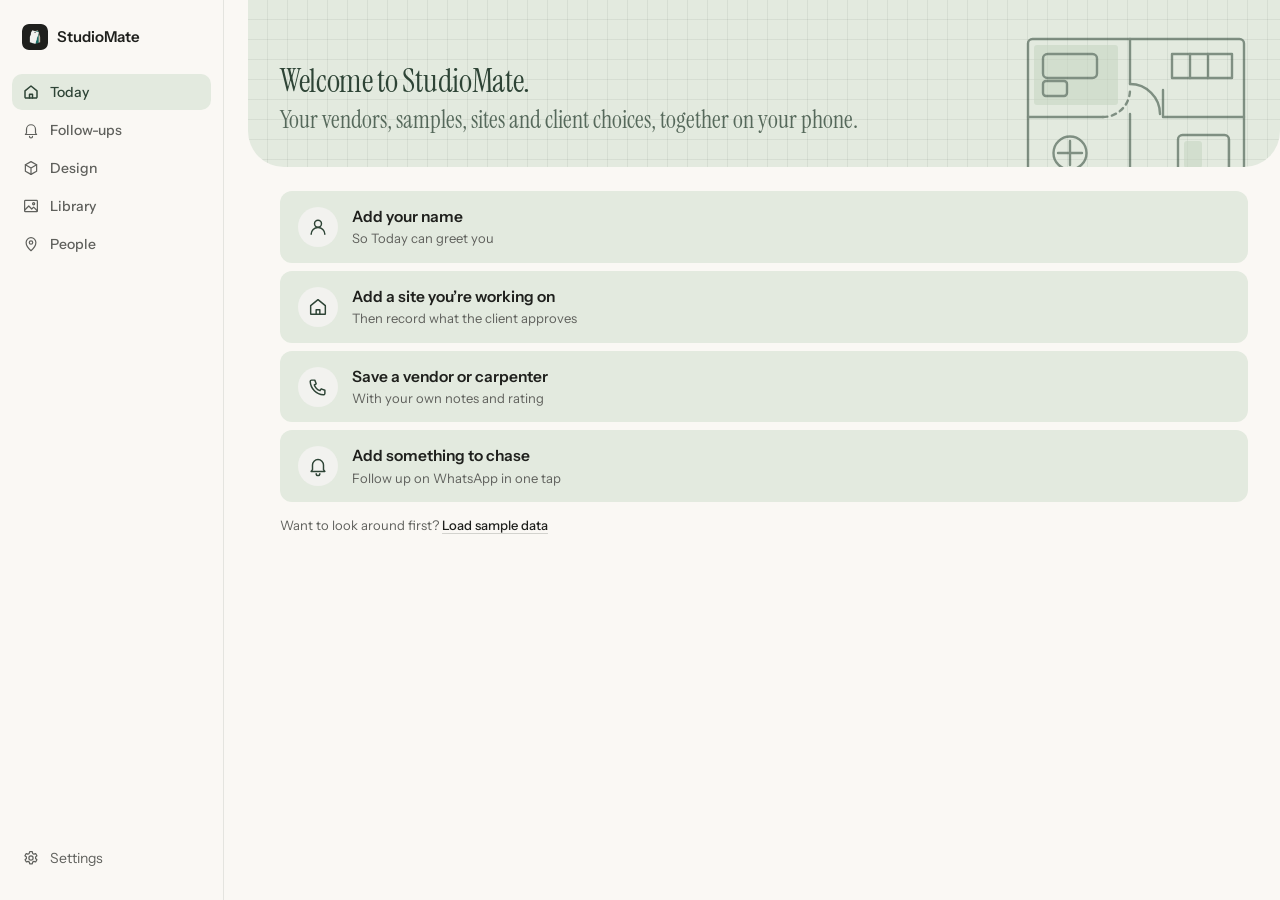
==== index.html @ 59f3e17e "Add Design studio: room photos to 3D, items from a brief, 2D drawings as DXF/SVG/PDF - Rooms: photos" ====
<!doctype html>
<html lang="en">
<head>
  <meta charset="utf-8">
  <meta name="viewport" content="width=device-width, initial-scale=1, viewport-fit=cover">
  <title>StudioMate</title>
  <meta name="description" content="A personal work assistant for interior designers: follow-ups, inspiration, material samples and trusted people near your sites.">
  <meta name="theme-color" content="#e3eadf" media="(prefers-color-scheme: light)">
  <meta name="theme-color" content="#0f0f0e" media="(prefers-color-scheme: dark)">
  <link rel="manifest" href="manifest.json">
  <link rel="icon" href="icon-192.png">
  <link rel="apple-touch-icon" href="icon-192.png">
  <link rel="preconnect" href="https://fonts.googleapis.com">
  <link rel="preconnect" href="https://fonts.gstatic.com" crossorigin>
  <link href="https://fonts.googleapis.com/css2?family=Instrument+Sans:wght@400;500;600&family=Instrument+Serif&display=swap" rel="stylesheet">
  <link rel="stylesheet" href="styles.css">
</head>
<body>
  <nav class="tabs" aria-label="Sections">
    <div class="mark"><img src="icon-192.png" alt=""><span>StudioMate</span></div>
    <a href="#today" data-tab="today" data-ic="today">Today</a>
    <a href="#followups" data-tab="followups" data-ic="bell">Follow-ups</a>
    <a href="#design" data-tab="design" data-ic="cube">Design</a>
    <a href="#library" data-tab="library" data-ic="image">Library</a>
    <a href="#people" data-tab="people" data-ic="pin">People</a>
    <button class="nav-settings" data-act="settings" data-ic="cog">Settings</button>
  </nav>

  <header class="top">
    <div class="mark"><img src="icon-192.png" alt=""><span>StudioMate</span></div>
    <button class="icon-btn" aria-label="Settings" data-act="settings" data-ic="cog"></button>
  </header>

  <main id="view"></main>

  <div id="sheet" class="sheet hidden">
    <div class="sheet-bg"></div>
    <div class="sheet-card" role="dialog" aria-modal="true"></div>
  </div>
  <div id="present" class="present hidden"></div>
  <div id="toast" class="toast" role="status" aria-live="polite"></div>

  <script src="app.js"></script>
  <script src="features.js"></script>
  <script src="design.js"></script>
  <script src="theme.js"></script>
</body>
</html>
---- styles.css ----
/* StudioMate — style: editorial-greeting (taste-skill seed 421492546)
   Face: a limestone surface in place of the kit's #f9f9f9; the greeting in Instrument Serif carries
   today's one fact. Signature: materials set like the printed label on a real sample.
   Grid: phone = 16px margins, one 12px gap. Desktop = 224px sidebar + centred 1100px column,
   12 cols x 77 + 11 x 16 = 1100. */

:root {
  --ground: #ffffff;
  --surface: #f2f2ef;   /* limestone, one step off white */
  --raised: #ffffff;
  --active: #e6e6e2;
  --border: #e4e4df;
  --rule: #ececE8;
  --control: #d3d3ce;
  --text: #1f201d;
  --muted: #5f605c;
  --faint: #6b6b67;
  --primary: #1f201d;
  --on-primary: #ffffff;
  --accent: #1b6e66;    /* deep teal: on data only */
  --accent-soft: #e2efed;
  --positive: #2e7d32;
  --negative: #b42318;
  --pill-negative-bg: #fdecea; --pill-negative-ink: #7a1d14;
  --pill-warning-bg: #fffbeb;  --pill-warning-ink: #92400e;
  --pill-neutral-bg: #ebebe7;  --pill-neutral-ink: #3d3d3a;
  --star: #a2741a;

  --radius-card: 16px;
  --radius-inner: 12px;
  --radius-control: 999px;
  --gap: 12px;
  --pad: 18px;
  --control-height: 44px;

  --font: "Instrument Sans", system-ui, -apple-system, "Segoe UI", Roboto, "Noto Sans Tamil", sans-serif;
  --serif: "Instrument Serif", Georgia, serif;
  --fs-greet: 28px;
  --fs-title: 24px;
  --fs-kpi: 30px;
  --fs-body: 15px;
  --fs-small: 13px;

  --ease-out: cubic-bezier(0.23, 1, 0.32, 1);
  --ease-drawer: cubic-bezier(0.32, 0.72, 0, 1);
  --nav-h: 62px;
  color-scheme: light;
}
@media (prefers-color-scheme: dark) {
  :root:not([data-theme="light"]) {
    --ground: #0f0f0e; --surface: #1a1a18; --raised: #232321; --active: #2a2a27;
    --border: #2a2a27; --rule: #222220; --control: #44443f;
    --text: #f3f3ef; --muted: #b4b4ae; --faint: #96968f;
    --primary: #f3f3ef; --on-primary: #111110;
    --accent: #5fbfb3; --accent-soft: #1d302d;
    --negative: #f0806f; --pill-negative-bg: #3a1f1b; --pill-negative-ink: #f6b3a8;
    --pill-warning-bg: #33280f; --pill-warning-ink: #f3c56b;
    --pill-neutral-bg: #2a2a27; --pill-neutral-ink: #d6d6d0;
    --star: #e0b45a;
    color-scheme: dark;
  }
}

* { box-sizing: border-box; }
html { -webkit-text-size-adjust: 100%; }
body {
  margin: 0; background: var(--ground); color: var(--text);
  font: 400 var(--fs-body)/1.5 var(--font);
  padding-bottom: calc(var(--nav-h) + 32px + env(safe-area-inset-bottom));
  -webkit-tap-highlight-color: transparent;
  overscroll-behavior-y: none;
}
body.noscroll { overflow: hidden; }
h1, h2, h3, p { margin: 0; }
button, input, select, textarea { font: inherit; color: inherit; }
button, .btn, .tabs a, .chip { -webkit-user-select: none; user-select: none; touch-action: manipulation; }
img { display: block; max-width: 100%; }
a { color: inherit; }
.hidden { display: none !important; }
.num { font-variant-numeric: tabular-nums; }
.faint { color: var(--faint); }
.ic { width: 18px; height: 18px; flex: none; }
:focus-visible { outline: 2px solid var(--accent); outline-offset: 2px; }
::selection { background: var(--accent-soft); color: var(--text); }
html { caret-color: var(--accent); scrollbar-color: var(--control) transparent; scrollbar-width: thin; }

/* ---------- shell ---------- */
.top {
  position: sticky; top: 0; z-index: 20; display: flex; align-items: center; justify-content: space-between;
  height: 52px; padding: 0 8px 0 16px; padding-top: env(safe-area-inset-top);
  background: var(--ground);
}
.mark { display: flex; align-items: center; gap: 9px; font-weight: 600; font-size: 15px; }
.mark img { width: 26px; height: 26px; border-radius: 7px; }
.icon-btn {
  display: grid; place-items: center; width: 44px; height: 44px; border: 0; border-radius: 50%;
  background: transparent; color: var(--muted); cursor: pointer;
  transition: transform 160ms var(--ease-out), background-color 160ms ease;
}
.icon-btn .ic { width: 20px; height: 20px; }
.icon-btn:active { transform: scale(0.94); background: var(--active); }

main { max-width: 1100px; margin: 0 auto; padding: 4px 16px 24px; }

/* bottom navigation on the phone */
.tabs {
  position: fixed; inset: auto 0 0 0; z-index: 30; display: flex;
  height: calc(var(--nav-h) + env(safe-area-inset-bottom)); padding: 0 4px env(safe-area-inset-bottom);
  background: var(--ground); border-top: 1px solid var(--border);
}
.tabs .mark, .tabs .nav-settings { display: none; }
.tabs a {
  flex: 1; display: flex; flex-direction: column; align-items: center; justify-content: center; gap: 3px;
  color: var(--faint); text-decoration: none; font-size: 11.5px; font-weight: 500;
  transition: color 160ms ease;
}
.tabs a .ic { width: 22px; height: 22px; transition: transform 160ms var(--ease-out); }
.tabs a:active .ic { transform: scale(0.9); }
.tabs a.on { color: var(--text); }
.tabs a.on .ic { stroke-width: 2; }

/* desktop: the open-plane sidebar */
@media (min-width: 900px) {
  body { padding-bottom: 48px; }
  .top { display: none; }
  .tabs {
    inset: 0 auto 0 0; width: 224px; height: auto; flex-direction: column; gap: 2px;
    padding: 24px 12px; border-top: 0; border-right: 1px solid var(--border);
  }
  .tabs .mark { display: flex; padding: 0 10px 22px; }
  .tabs a, .tabs .nav-settings {
    flex: none; flex-direction: row; justify-content: flex-start; gap: 10px; height: 36px; padding: 0 10px;
    border-radius: 10px; font-size: 14px; color: var(--muted);
  }
  .tabs a .ic, .tabs .nav-settings .ic { width: 18px; height: 18px; }
  .tabs a.on { background: var(--active); color: var(--text); }
  .tabs .nav-settings { display: flex; align-items: center; margin-top: auto; border: 0; background: none; cursor: pointer; }
  main { margin-left: max(248px, calc((100vw - 1100px + 224px) / 2)); margin-right: auto; padding: 40px 32px 48px; }
}

/* ---------- titles ---------- */
.title-row { display: flex; align-items: flex-start; justify-content: space-between; gap: 16px; padding: 10px 0 16px; }
.title-row h1 { font-size: var(--fs-title); font-weight: 600; letter-spacing: -0.01em; line-height: 1.2; }
.lede { color: var(--muted); font-size: var(--fs-small); margin-top: 4px; }

.hero { padding: 6px 0 4px; }
.greet { font: 400 var(--fs-greet)/1.1 var(--serif); letter-spacing: -0.01em; }
.finding { font: 400 22px/1.25 var(--serif); color: var(--muted); margin-top: 6px; max-width: 30ch; }
.hero .lede { margin-top: 10px; }
@media (min-width: 900px) { :root { --fs-greet: 32px; } .finding { font-size: 24px; max-width: none; } .hero { padding-top: 24px; } }

/* KPI strip: one container split by dividers, label over value, regular weight */
.strip {
  display: grid; grid-template-columns: repeat(3, 1fr); margin-top: 20px;
  background: var(--surface); border-radius: var(--radius-card);
}
.strip a { display: flex; flex-direction: column; gap: 2px; padding: 14px var(--pad) 16px; text-decoration: none; }
.strip a + a { border-left: 1px solid var(--border); }
.strip span { font-size: var(--fs-small); color: var(--muted); }
.strip b { font-size: var(--fs-kpi); font-weight: 400; line-height: 1.1; }
.strip a.bad b { color: var(--negative); }
.strip a.main b { color: var(--accent); }

.quick { display: grid; grid-template-columns: repeat(4, 1fr); gap: 8px; margin: 14px 0 4px; }
.quick button {
  display: flex; flex-direction: column; align-items: center; gap: 6px; padding: 14px 4px 12px;
  border: 1px solid var(--border); border-radius: var(--radius-inner); background: var(--ground);
  color: var(--text); cursor: pointer; transition: transform 160ms var(--ease-out), background-color 160ms ease;
}
.quick button .ic { width: 22px; height: 22px; }
.quick button span { font-size: 12.5px; font-weight: 500; color: var(--muted); }
.quick button:active { transform: scale(0.97); background: var(--surface); }

.sec { display: flex; align-items: baseline; gap: 8px; font-size: 15px; font-weight: 600; margin: 28px 0 10px; }
.sec .count { font-weight: 400; color: var(--muted); }
.sec .more { margin-left: auto; font-size: var(--fs-small); font-weight: 500; color: var(--muted); text-decoration: none; }

.banner {
  display: flex; gap: 12px; align-items: center; margin: 16px 0 0; padding: 14px var(--pad);
  border-radius: var(--radius-inner); background: var(--surface); font-size: 14px;
}
.banner p { flex: 1; }
.banner.nudge { background: var(--accent-soft); }

/* ---------- follow-up rows ---------- */
.card { background: var(--surface); border-radius: var(--radius-card); margin-bottom: var(--gap); overflow: hidden; }
.card h3 { font-size: 16px; font-weight: 600; margin: 6px 0 2px; line-height: 1.3; }
.meta { color: var(--muted); font-size: var(--fs-small); }
.meta em { font-style: normal; color: var(--text); }
.p-main { padding: 14px var(--pad) 10px; cursor: pointer; }
.fu { display: grid; grid-template-columns: 1fr auto; align-items: center; gap: 4px; background: var(--surface); border-radius: var(--radius-card); margin-bottom: 8px; padding-right: 10px; }
.fu-main { display: grid; gap: 4px; min-width: 0; padding: 14px 6px 14px var(--pad); border: 0; background: none; text-align: left; color: var(--text); cursor: pointer; border-radius: var(--radius-card); }
.fu-main:active { background: var(--active); }
.fu-title { font-size: 16px; font-weight: 600; line-height: 1.3; overflow-wrap: anywhere; }
.fu-acts { display: flex; gap: 6px; }
.fu-top { display: flex; gap: 6px; flex-wrap: wrap; align-items: center; }
.due, .pill {
  flex: none; white-space: nowrap; font-size: 12px; font-weight: 500; line-height: 20px; padding: 0 8px; border-radius: 6px;
  background: var(--pill-neutral-bg); color: var(--pill-neutral-ink);
}
.due.overdue { background: var(--pill-negative-bg); color: var(--pill-negative-ink); }
.due.today { background: var(--accent-soft); color: var(--accent); }
.due.done { background: transparent; padding: 0; color: var(--muted); }
.fu.done .fu-title { color: var(--muted); font-weight: 500; }
.fu.done { padding-right: 0; grid-template-columns: 1fr; }
@media (min-width: 900px) {
  .fu-list { display: grid; grid-template-columns: 1fr 1fr; gap: var(--gap); }
  .fu-list .card { margin: 0; display: flex; flex-direction: column; justify-content: space-between; }
}
.fu-actions { display: flex; gap: 8px; padding: 0 var(--pad) 14px; flex-wrap: wrap; }
.note { margin-top: 6px; font-size: 14px; }
.stars { display: inline-flex; gap: 1px; margin-left: 6px; vertical-align: -1px; color: var(--star); }
.stars .off { display: inline-flex; gap: 1px; color: var(--control); }
.star { width: 13px; height: 13px; fill: currentColor; }
.rating .star { width: 28px; height: 28px; }

/* ---------- controls ---------- */
.btn {
  display: inline-flex; align-items: center; justify-content: center; gap: 7px;
  min-height: var(--control-height); padding: 0 16px; border-radius: var(--radius-control);
  border: 1px solid var(--control); background: var(--ground); color: var(--text);
  font-weight: 500; font-size: 14px; cursor: pointer; text-decoration: none; white-space: nowrap;
  transition: transform 160ms var(--ease-out), background-color 160ms ease, border-color 160ms ease;
}
.btn .ic { width: 17px; height: 17px; }
.btn:active { transform: scale(0.97); }
.btn:disabled { opacity: .4; pointer-events: none; }
.btn.primary, .btn.wa { background: var(--primary); border-color: var(--primary); color: var(--on-primary); }
.btn.ok { background: var(--accent); border-color: var(--accent); color: #fff; }
.btn.ghost { border-color: transparent; background: transparent; }
.btn.danger { color: var(--negative); }
.btn.big { height: 52px; width: 100%; justify-content: flex-start; padding: 0 18px; font-size: 15px; border-radius: var(--radius-inner); }
.btn.icon { width: 48px; padding: 0; flex: none; }
.btn.round { width: 48px; height: 48px; padding: 0; flex: none; }
.btn.round .ic { width: 20px; height: 20px; }
.btn.small { min-height: 40px; padding: 0 14px; font-size: 14px; }
@media (hover: hover) and (pointer: fine) {
  .btn:hover { border-color: var(--muted); }
  .btn.primary:hover, .btn.wa:hover { background: #3a3b37; border-color: #3a3b37; }
  .quick button:hover, .mcard:hover, .thumb:hover { background-color: var(--surface); }
}

.bar { display: flex; gap: 8px; align-items: center; margin: 0 0 12px; flex-wrap: wrap; }
.grow { flex: 1; }
.seg { display: inline-flex; background: var(--surface); border-radius: var(--radius-control); padding: 3px; }
.seg button {
  border: 0; background: transparent; height: 40px; padding: 0 18px; border-radius: var(--radius-control);
  font-weight: 500; font-size: 14px; color: var(--muted); cursor: pointer; transition: background-color 160ms ease, color 160ms ease;
}
.seg button.on { background: var(--ground); color: var(--text); outline: 1px solid var(--border); outline-offset: -1px; }
.chips { display: flex; gap: 6px; flex-wrap: wrap; }
.chips.scroll { flex-wrap: nowrap; overflow-x: auto; margin: 0 -16px 12px; padding: 0 16px 2px; scrollbar-width: none; overscroll-behavior-x: contain; }
.chips.scroll::-webkit-scrollbar { display: none; }
.chip {
  flex: none; height: 40px; padding: 0 16px; border-radius: var(--radius-control);
  border: 1px solid var(--border); background: var(--ground); font-size: 13.5px; font-weight: 500; cursor: pointer; white-space: nowrap;
  transition: transform 160ms var(--ease-out), background-color 160ms ease, color 160ms ease;
}
.chip:active { transform: scale(0.97); }
.chip.on { background: var(--primary); border-color: var(--primary); color: var(--on-primary); }

/* 16px text keeps Android from zooming into fields */
input, select, textarea {
  width: 100%; min-height: 46px; padding: 11px 14px; border-radius: 12px; border: 1px solid var(--control);
  background: var(--ground); font-size: 16px; outline: none; transition: border-color 160ms ease;
}
input:focus, select:focus, textarea:focus { border-color: var(--text); }
input::placeholder, textarea::placeholder { color: var(--faint); }
textarea { resize: vertical; line-height: 1.45; }
input[type="checkbox"] { width: 20px; min-height: 20px; height: 20px; accent-color: var(--accent); }
input[type="search"] { padding-left: 42px; background: var(--surface) no-repeat 14px 50% / 18px; border-color: transparent;
  background-image: url("data:image/svg+xml,%3Csvg xmlns='http://www.w3.org/2000/svg' viewBox='0 0 24 24' fill='none' stroke='%235f605c' stroke-width='1.6' stroke-linecap='round'%3E%3Ccircle cx='11' cy='11' r='6.5'/%3E%3Cpath d='m16 16 4 4'/%3E%3C/svg%3E"); }
.bar input[type="search"] { flex: 1; min-width: 0; }
.bar select { width: auto; max-width: 48%; flex: none; min-height: 46px; height: 46px; padding: 0 12px; border-radius: var(--radius-control); font-size: 14px; }

/* ---------- sheet: slides up on the drawer curve ---------- */
.sheet { position: fixed; inset: 0; z-index: 50; }
.sheet-bg { position: absolute; inset: 0; background: rgba(15, 15, 14, .4); transition: opacity 240ms ease; }
.sheet-card {
  position: absolute; left: 0; right: 0; bottom: 0; max-height: 92dvh; overflow-y: auto; overscroll-behavior: contain;
  max-width: 640px; margin: 0 auto; background: var(--ground); border-radius: 24px 24px 0 0;
  padding: 8px 20px calc(24px + env(safe-area-inset-bottom));
  box-shadow: 0 -8px 32px rgba(0, 0, 0, .12); /* taste-skill-ignore: the sheet floats */
  transition: transform 320ms var(--ease-drawer);
}
@starting-style {
  .sheet:not(.hidden) .sheet-card { transform: translateY(100%); }
  .sheet:not(.hidden) .sheet-bg { opacity: 0; }
}
.grab { width: 36px; height: 5px; border-radius: 3px; background: var(--control); margin: 4px auto 12px; }
.sheet-card { padding-top: 8px; }
.sheet-x { position: absolute; top: 14px; right: 10px; }
.sheet-card > h2:first-of-type { padding-right: 48px; min-height: 28px; }
.promise { display: grid; gap: 8px; }
.two { display: grid; grid-template-columns: 1fr 1fr; gap: 8px; }
.two .btn { width: 100%; padding: 0 10px; }
.vlang { display: flex; align-items: center; gap: 8px; margin-top: 10px; flex-wrap: wrap; }
.sheet-card h2 { font-size: 20px; font-weight: 600; margin-bottom: 12px; }
.sheet-card label { display: block; font-size: 14px; font-weight: 500; margin: 16px 0 8px; }
.sheet-card label > input, .sheet-card label > select, .sheet-card label > textarea, .sheet-card label > .row { margin-top: 8px; font-weight: 400; }
.sheet-card label.check { display: flex; gap: 10px; align-items: center; font-weight: 400; font-size: 15px; }
.row { display: flex; gap: 8px; align-items: center; }
.row > * { min-width: 0; }
.sub { display: grid; gap: 8px; padding: 12px; margin-top: 8px; border-radius: var(--radius-inner); background: var(--surface); }
.actions { display: flex; gap: 10px; justify-content: flex-end; margin-top: 24px; flex-wrap: wrap; }
.actions .primary { flex: 1; max-width: 260px; }
.stack { display: grid; gap: 10px; }
.hint { color: var(--muted); font-size: var(--fs-small); margin-top: 8px; }
.glabel { margin: 16px 0 8px; font-size: 13px; font-weight: 500; color: var(--muted); }
.tagx { margin-top: 10px; }
.preview { width: 100%; max-height: 280px; object-fit: cover; border-radius: var(--radius-inner); background: var(--surface); }
.preview-wrap { position: relative; }
.preview-wrap .btn { position: absolute; right: 10px; bottom: 10px; }
.rating { display: flex; gap: 2px; }
.rating button { border: 0; background: none; line-height: 0; color: var(--control); cursor: pointer; padding: 0 2px; transition: transform 160ms var(--ease-out), color 120ms ease; }
.rating button:active { transform: scale(0.9); }
.rating button.on { color: var(--star); }

/* ---------- library ---------- */
.grid { display: grid; grid-template-columns: repeat(3, 1fr); gap: 4px; }
@media (min-width: 560px) { .grid { grid-template-columns: repeat(4, 1fr); gap: 8px; } }
@media (min-width: 1100px) { .grid { grid-template-columns: repeat(5, 1fr); } }
.thumb {
  position: relative; aspect-ratio: 4 / 5; border: 0; padding: 0; border-radius: 6px; overflow: hidden;
  background: var(--surface); cursor: pointer; transition: transform 160ms var(--ease-out);
}
.thumb:active { transform: scale(0.98); }
.thumb img { width: 100%; height: 100%; object-fit: cover; }
.thumb.sel { outline: 3px solid var(--text); outline-offset: -3px; }
.thumb.sel::after {
  content: ""; position: absolute; top: 8px; right: 8px; width: 22px; height: 22px; border-radius: 50%;
  background: var(--text) url("data:image/svg+xml,%3Csvg xmlns='http://www.w3.org/2000/svg' viewBox='0 0 24 24' fill='none' stroke='white' stroke-width='2.4' stroke-linecap='round' stroke-linejoin='round'%3E%3Cpath d='m6 12.5 4 4L18 8'/%3E%3C/svg%3E") center / 16px no-repeat;
}
.linkthumb { height: 100%; display: grid; place-items: center; align-content: center; gap: 6px; color: var(--muted); }
.linkthumb .ic { width: 24px; height: 24px; }
.linkthumb small { font-size: 12px; max-width: 90%; overflow: hidden; text-overflow: ellipsis; white-space: nowrap; }
.mini { display: grid; grid-template-columns: repeat(4, 1fr); gap: 4px; margin-top: 8px; }
.mini img { aspect-ratio: 4 / 5; object-fit: cover; border-radius: 4px; width: 100%; }

/* ---------- materials: the sample label ---------- */
.mgrid { display: grid; grid-template-columns: repeat(2, 1fr); gap: var(--gap); }
@media (min-width: 560px) { .mgrid { grid-template-columns: repeat(3, 1fr); } }
@media (min-width: 1100px) { .mgrid { grid-template-columns: repeat(4, 1fr); } }
.mcard {
  display: flex; flex-direction: column; text-align: left; border: 0; padding: 0; color: var(--text);
  background: var(--ground); border-radius: var(--radius-inner); overflow: hidden; cursor: pointer;
  outline: 1px solid var(--border); outline-offset: -1px; transition: transform 160ms var(--ease-out);
}
.mcard:active { transform: scale(0.98); }
.mcard img, .mcard .noimg { width: 100%; aspect-ratio: 1; object-fit: cover; background: var(--surface); }
.noimg { display: grid; place-items: center; color: var(--faint); }
.noimg .ic { width: 28px; height: 28px; }
.label { display: grid; gap: 1px; padding: 10px 12px 12px; }
.label .maker { font-size: 12px; color: var(--muted); }
.label .code { font-size: 20px; font-weight: 500; letter-spacing: -0.01em; line-height: 1.2; }
.label small { font-size: 12.5px; color: var(--muted); min-height: 1em; }
.label-foot { display: grid; gap: 1px; margin-top: 8px; padding-top: 8px; border-top: 1px solid var(--rule); font-size: 13px; }
.label-foot .vendor { color: var(--muted); overflow: hidden; text-overflow: ellipsis; white-space: nowrap; }
.label-foot i { font-style: normal; color: var(--muted); }

.swatch-row { display: grid; grid-template-columns: repeat(3, 1fr); gap: var(--gap); }
.sw { min-width: 0; display: grid; gap: 1px; text-align: left; border: 0; padding: 0; background: none; cursor: pointer; color: var(--text); }
.sw img, .sw-blank { width: 100%; aspect-ratio: 1; height: auto; display: block; object-fit: cover; border-radius: 10px; background: var(--surface); }
.sw b { font-size: 14px; font-weight: 500; margin-top: 6px; overflow: hidden; text-overflow: ellipsis; white-space: nowrap; }
.sw small { font-size: 12px; color: var(--muted); }

/* ---------- empty states: the frame and one sentence ---------- */
.empty { padding: 28px var(--pad); border-radius: var(--radius-card); background: var(--surface); color: var(--muted); }
.empty p { margin-bottom: 16px; max-width: 46ch; }
.empty .hint { margin: 14px 0 0; }

.find { display: grid; grid-template-columns: repeat(2, 1fr); gap: 8px; }
.find a { justify-content: flex-start; padding: 0 14px; overflow: hidden; }
@media (min-width: 900px) { .find { grid-template-columns: repeat(4, 1fr); } }

/* ---------- presentation: a viewer, so it stays dark ---------- */
.present { position: fixed; inset: 0; z-index: 60; background: #0d0d0c; color: #f3f3ef; display: flex; flex-direction: column; }
.p-top { display: flex; align-items: center; justify-content: space-between; height: 56px; padding: 0 8px; padding-top: env(safe-area-inset-top); font-size: 14px; }
.p-top .icon-btn { color: #f3f3ef; }
.p-top .icon-btn:active { background: rgba(255,255,255,.12); }
.p-top .btn { background: transparent; border-color: rgba(255,255,255,.3); color: #f3f3ef; margin-right: 8px; }
.p-img { flex: 1; display: grid; place-items: center; overflow: hidden; padding: 0 12px; touch-action: pan-y; }
.p-img img { max-height: 100%; max-width: 100%; object-fit: contain; border-radius: 4px; transition: transform 200ms var(--ease-out), opacity 200ms var(--ease-out); }
.p-img img.fly-r { transform: translateX(40%) rotate(4deg); opacity: 0; }
.p-img img.fly-l { transform: translateX(-40%) rotate(-4deg); opacity: 0; }
.p-tags { text-align: center; color: #a9a9a3; font-size: 13px; padding: 10px 16px 0; min-height: 30px; }
.p-bot { display: grid; grid-template-columns: 1fr auto 1fr; align-items: center; gap: 10px; padding: 16px 16px calc(20px + env(safe-area-inset-bottom)); max-width: 520px; width: 100%; margin: 0 auto; }
.p-btn {
  display: inline-flex; align-items: center; justify-content: center; gap: 8px; height: 56px; border-radius: var(--radius-control);
  border: 1px solid rgba(255,255,255,.28); background: transparent; color: #f3f3ef; font-size: 15px; font-weight: 500; cursor: pointer;
  transition: transform 160ms var(--ease-out), background-color 160ms ease;
}
.p-btn:active { transform: scale(0.96); }
.p-btn.skip { border: 0; padding: 0 12px; color: #a9a9a3; font-size: 14px; }
.p-btn.yes { background: #f3f3ef; border-color: #f3f3ef; color: #0d0d0c; }
.p-btn .ic { width: 18px; height: 18px; }
.p-sum { flex: 1; overflow-y: auto; padding: 8px 20px 32px; max-width: 640px; margin: 0 auto; width: 100%; }
.p-sum h2, .p-sess h2 { font: 400 32px/1.15 var(--serif); margin: 8px 0 8px; }
.p-sum p { color: #c9c9c3; }
.p-sum .glabel { color: #a9a9a3; }
.taste { display: flex; gap: 6px; flex-wrap: wrap; }
.taste span { padding: 0 12px; line-height: 30px; border-radius: var(--radius-control); font-size: 13.5px; background: rgba(95, 191, 179, .16); color: #8fd6cc; }
.taste.avoid span { background: rgba(240, 128, 111, .14); color: #f4ad9f; }
.p-sess .taste span { background: var(--accent-soft); color: var(--accent); }
.p-sess .taste.avoid span { background: var(--pill-negative-bg); color: var(--pill-negative-ink); }

.toast {
  position: fixed; left: 50%; bottom: calc(var(--nav-h) + 20px + env(safe-area-inset-bottom)); z-index: 80;
  transform: translate(-50%, 12px); opacity: 0; pointer-events: none;
  transition: transform 220ms var(--ease-out), opacity 220ms ease;
  background: var(--primary); color: var(--on-primary); padding: 14px 16px; border-radius: 8px;
  font-weight: 500; font-size: 14px; width: calc(100vw - 32px); max-width: 560px; box-shadow: 0 6px 20px rgba(0,0,0,.16); /* taste-skill-ignore: the toast floats */
}
.toast.show { opacity: 1; transform: translate(-50%, 0); }
@media (min-width: 900px) { .toast { bottom: 32px; left: calc(50% + 112px); } }

.listen { background: var(--pill-negative-bg) !important; color: var(--negative) !important; border-color: transparent !important; }

@media (prefers-reduced-motion: reduce) {
  *, *::before, *::after { transition-duration: 1ms !important; }
  .sheet-card { transition: none; }
  .p-img img.fly-r, .p-img img.fly-l { transform: none; }
}

/* ---------- part two: site page, decisions, budget, boards, welcome ---------- */
.back { display: inline-flex; align-items: center; gap: 4px; min-height: 44px; margin: 0 0 -4px -6px; padding: 0 8px 0 2px;
  color: var(--muted); font-size: 14px; font-weight: 500; text-decoration: none; border-radius: var(--radius-control); }
.back .ic { width: 20px; height: 20px; }
.back:active { background: var(--active); }
.linkbtn { border: 0; background: none; padding: 0; color: var(--text); font: inherit; font-weight: 500; text-decoration: underline;
  text-underline-offset: 3px; text-decoration-color: var(--control); cursor: pointer; min-height: 32px; }
.sec .linkbtn.more { text-decoration: none; color: var(--muted); }
.neg { color: var(--negative); }
.site-acts { display: flex; gap: 8px; flex-wrap: wrap; margin-bottom: 18px; }

.budget { background: var(--surface); border-radius: var(--radius-card); padding: 16px var(--pad) 14px; }
.budget-head { display: flex; justify-content: space-between; align-items: baseline; gap: 12px; flex-wrap: wrap; }
.budget-head b { font-size: 26px; font-weight: 400; letter-spacing: -0.01em; }
.budget-head .of { color: var(--muted); font-size: 14px; }
.track { height: 8px; border-radius: 99px; background: var(--active); margin: 12px 0 10px; overflow: hidden; }
.track i { display: block; height: 100%; border-radius: inherit; background: var(--accent); }
.track i.over { background: var(--negative); }

.room { font-size: 13px; font-weight: 500; color: var(--muted); margin: 14px 0 6px; }
.decs { display: grid; gap: 6px; }
.dec { display: grid; grid-template-columns: auto 1fr auto; gap: 12px; align-items: center; width: 100%; text-align: left;
  padding: 12px 14px; border: 0; border-radius: var(--radius-inner); background: var(--surface); color: var(--text); cursor: pointer;
  transition: transform 160ms var(--ease-out); }
.dec:active { transform: scale(0.99); background: var(--active); }
.dec-sw { width: 40px; height: 40px; border-radius: 8px; object-fit: cover; display: block; }
.dec:not(:has(.dec-sw)) { grid-template-columns: 1fr auto; }
.dec-body { display: grid; gap: 1px; min-width: 0; }
.dec-item { font-size: 13px; color: var(--muted); }
.dec-choice { font-size: 15.5px; font-weight: 600; line-height: 1.3; }
.dec-was { font-size: 12.5px; color: var(--pill-warning-ink); }
.dec-cost { display: grid; justify-items: end; font-size: 15px; white-space: nowrap; }
.dec-cost small { font-size: 12.5px; color: var(--muted); }
.dec-cost small.neg { color: var(--negative); }
.dec-big { font: 400 26px/1.2 var(--serif); margin: 14px 0 6px; }

.boards { display: grid; grid-auto-flow: column; grid-auto-columns: 132px; gap: 10px; overflow-x: auto; padding-bottom: 4px;
  scrollbar-width: none; overscroll-behavior-x: contain; }
.boards::-webkit-scrollbar { display: none; }
.board { display: grid; gap: 2px; text-decoration: none; color: var(--text); border: 0; padding: 0; background: none; text-align: left; cursor: pointer; }
.board .cover { display: grid; grid-template-columns: 1fr 1fr; gap: 2px; aspect-ratio: 1; border-radius: 12px; overflow: hidden; background: var(--surface); }
.board .cover img { width: 100%; height: 100%; object-fit: cover; }
.board .cover img:only-child { grid-column: 1 / -1; grid-row: 1 / 3; }
.board.new .cover { display: grid; place-items: center; grid-template-columns: 1fr; color: var(--muted); outline: 1px dashed var(--control); outline-offset: -1px; background: none; }
.board b { font-size: 14px; font-weight: 500; margin-top: 6px; overflow: hidden; text-overflow: ellipsis; white-space: nowrap; }
.board small { font-size: 12px; color: var(--muted); }

.steps { display: grid; gap: 8px; margin-top: 22px; }
.step { display: flex; align-items: center; gap: 14px; width: 100%; padding: 14px var(--pad); text-align: left; border: 0; cursor: pointer;
  border-radius: var(--radius-inner); background: var(--surface); color: var(--text); transition: transform 160ms var(--ease-out); }
.step:active { transform: scale(0.99); background: var(--active); }
.step .ic { width: 22px; height: 22px; color: var(--muted); }
.step span { display: grid; gap: 1px; }
.step b { font-size: 15.5px; font-weight: 600; }
.step small { font-size: 13px; color: var(--muted); }

.site-list { display: grid; gap: 6px; }
.site-row { display: flex; justify-content: space-between; align-items: center; gap: 12px; min-height: 60px; padding: 10px var(--pad);
  border-radius: var(--radius-inner); background: var(--surface); text-decoration: none; color: var(--text); }
.site-row:active { background: var(--active); }
.site-row > span:first-child { display: grid; min-width: 0; }
.site-row b { font-size: 15px; font-weight: 600; }
.site-row small { font-size: 12.5px; color: var(--muted); }
.site-meta { display: grid; justify-items: end; gap: 3px; flex: none; }

.toast.has-act { display: flex; align-items: center; justify-content: space-between; gap: 16px; padding: 6px 6px 6px 16px; pointer-events: auto; }
.toast-act { border: 0; background: none; color: var(--accent-soft); font: inherit; font-weight: 600; min-height: 44px; padding: 0 14px; cursor: pointer; border-radius: 6px; }
@media (prefers-color-scheme: dark) { :root:not([data-theme="light"]) .toast-act { color: #1b6e66; } }
.nowrap { white-space: nowrap; }

/* ================= interior theme: a material colour per screen ================= */
:root {
  --hue: #4f6b58; --hue-soft: #e3eadf; --hue-mid: #c5d4c0; --hue-ink: #2e4436;   /* sage (Today) */
  --ground: #faf8f4;                                                               /* warm limestone page */
}
body[data-screen="followups"] { --hue: #b8613e; --hue-soft: #f6e4d9; --hue-mid: #ecc6b1; --hue-ink: #7a3519; }  /* terracotta */
body[data-screen="library"]   { --hue: #7a5236; --hue-soft: #efe4d8; --hue-mid: #dcc4ab; --hue-ink: #4d3120; }  /* walnut */
body[data-screen="materials"] { --hue: #a87b1f; --hue-soft: #f3ead2; --hue-mid: #e4d09c; --hue-ink: #5f4410; }  /* ochre stone */
body[data-screen="people"]    { --hue: #2f7676; --hue-soft: #dcebea; --hue-mid: #b4d3d1; --hue-ink: #1b4a4a; }  /* teal */
@media (prefers-color-scheme: dark) {
  :root:not([data-theme="light"]) { --hue: #9dbb9f; --hue-soft: #1e2a22; --hue-mid: #2c3d31; --hue-ink: #cfe0cc; --ground: #121210; }
  :root:not([data-theme="light"]) body[data-screen="followups"] { --hue: #e59572; --hue-soft: #2e1e16; --hue-mid: #45291c; --hue-ink: #f6cdb9; }
  :root:not([data-theme="light"]) body[data-screen="library"]   { --hue: #c99a74; --hue-soft: #2a2119; --hue-mid: #3d2f23; --hue-ink: #ecd6c1; }
  :root:not([data-theme="light"]) body[data-screen="materials"] { --hue: #d9b35c; --hue-soft: #2b2513; --hue-mid: #3f351a; --hue-ink: #f1dfae; }
  :root:not([data-theme="light"]) body[data-screen="people"]    { --hue: #78c0bd; --hue-soft: #162a2a; --hue-mid: #1f3c3b; --hue-ink: #c3e4e2; }
}
.top { background: var(--hue-soft); transition: background-color 240ms ease; }

/* the coloured header band with its drawing */
.band {
  position: relative; overflow: hidden; margin: -4px -16px 18px; padding: 6px 16px 20px;
  background: var(--hue-soft); color: var(--hue-ink); border-radius: 0 0 28px 28px;
  transition: background-color 240ms ease;
}
.band .title-row, .band .hero { position: relative; z-index: 1; padding-right: 0; }
.band .title-row { padding-bottom: 4px; }
.band h1, .band .greet { color: var(--hue-ink); }
.band .title-row h1 { font: 400 32px/1.1 var(--serif); letter-spacing: -0.01em; }
.band .lede, .band .finding { color: color-mix(in srgb, var(--hue-ink) 78%, transparent); }
.band .back { color: var(--hue-ink); position: relative; z-index: 1; }
.band .motif {
  position: absolute; right: -6px; top: 14px; width: 150px; height: auto; color: var(--hue-ink); opacity: .55; z-index: 0; pointer-events: none;
}
.band .motif .f { fill: var(--hue-mid); stroke: none; }
.band .motif .f2 { fill: var(--hue); opacity: .35; stroke: none; }
.band .title-row > div { max-width: 62%; }
.band .title-row .btn.primary { background: var(--hue-ink); border-color: var(--hue-ink); color: var(--hue-soft); align-self: flex-end; }
.band .greet { padding-right: 34%; }
.band .finding { max-width: 64%; }
@media (min-width: 900px) {
  .band { margin: -40px -32px 24px; padding: 40px 32px 28px; border-radius: 0 0 36px 36px; }
  .band .motif { width: 240px; right: 24px; top: 24px; }
  .band .title-row h1 { font-size: 40px; }
}

/* Today: the three counts become coloured tiles */
.band .strip { position: relative; z-index: 1; background: none; gap: 8px; margin-top: 18px; border-radius: 0; }
.band .strip a { border-radius: 16px; background: var(--surface); }
.band .strip a + a { border-left: 0; }
.band .strip a.bad { background: #b8613e; } .band .strip a.bad span, .band .strip a.bad b { color: #fff; }
.band .strip a.main { background: var(--hue); } .band .strip a.main span, .band .strip a.main b { color: #fff; }
.band .strip a:not(.bad):not(.main) { background: #fff; }
@media (prefers-color-scheme: dark) {
  :root:not([data-theme="light"]) .band .strip a:not(.bad):not(.main) { background: var(--surface); }
  :root:not([data-theme="light"]) .band .strip a.main span, :root:not([data-theme="light"]) .band .strip a.main b { color: #10140f; }
}

/* quick actions: each with its own material tint */
.quick button { border: 0; background: var(--surface); }
.quick button .ic { width: 40px; height: 40px; padding: 9px; border-radius: 50%; background: var(--hue-soft); color: var(--hue-ink); }
.quick button:nth-child(2) .ic { background: #f6e4d9; color: #7a3519; }
.quick button:nth-child(3) .ic { background: #f3ead2; color: #5f4410; }
.quick button:nth-child(4) .ic { background: #dcebea; color: #1b4a4a; }
@media (prefers-color-scheme: dark) {
  :root:not([data-theme="light"]) .quick button:nth-child(2) .ic { background: #2e1e16; color: #f6cdb9; }
  :root:not([data-theme="light"]) .quick button:nth-child(3) .ic { background: #2b2513; color: #f1dfae; }
  :root:not([data-theme="light"]) .quick button:nth-child(4) .ic { background: #162a2a; color: #c3e4e2; }
}

/* the screen colour on the controls that mean "you are here" */
.tabs a.on { color: var(--hue-ink); }
.tabs a.on .ic { background: var(--hue-soft); border-radius: 99px; width: 52px; padding: 2px 15px; height: 26px; box-sizing: border-box; transition: background-color 240ms ease; }
@media (min-width: 900px) { .tabs a.on { background: var(--hue-soft); } .tabs a.on .ic { background: none; width: 18px; height: 18px; padding: 0; } }
.chip.on, .seg button.on { background: var(--hue-ink); border-color: var(--hue-ink); color: var(--hue-soft); outline: 0; }
.btn.primary { background: var(--hue-ink); border-color: var(--hue-ink); color: var(--hue-soft); }
.due.today { background: var(--hue-soft); color: var(--hue-ink); }
.sec .count { color: var(--hue); }

/* each follow-up and site carries its home's colour on the left */
.fu, .site-row { position: relative; }
.fu[style*="--site"]::before, .site-row[style*="--site"]::before {
  content: ""; position: absolute; left: 7px; top: 14px; bottom: 14px; width: 4px; border-radius: 4px; background: var(--site);
}
.fu[style*="--site"] .fu-main, .site-row[style*="--site"] { padding-left: calc(var(--pad) + 4px); }

/* rooms, budget and decisions in the site colours */
.room { display: flex; align-items: center; gap: 8px; color: var(--hue-ink); font-size: 14px; font-weight: 600; }
.room-ic { width: 26px; height: 26px; padding: 4px; border-radius: 8px; background: var(--hue-soft); color: var(--hue-ink); flex: none; }
.track i { background: var(--hue); }
.budget { background: var(--hue-soft); }
.budget-head b { font-family: var(--serif); font-size: 32px; color: var(--hue-ink); }
.empty { background: var(--hue-soft); color: var(--hue-ink); }
.empty .btn.primary { background: var(--hue-ink); }
.step .ic { width: 40px; height: 40px; padding: 9px; border-radius: 50%; background: var(--surface); color: var(--hue-ink); flex: none; }
.step { background: var(--hue-soft); }
.label .code { font-family: var(--serif); font-size: 24px; font-weight: 400; }
/* band with a title: action under the title, the drawing owns the right side */
.band .title-row { flex-direction: column; align-items: flex-start; gap: 14px; padding-top: 14px; }
.band .title-row > div { max-width: 60%; }
.band .title-row .btn.primary { align-self: flex-start; }
.band:has(.title-row) .motif { top: auto; bottom: 10px; width: 140px; }
@media (min-width: 900px) { .band:has(.title-row) .motif { width: 220px; bottom: 16px; } }

/* ================= Design studio: blueprint blue ================= */
body[data-screen="design"] { --hue: #3f5f86; --hue-soft: #dfe7f1; --hue-mid: #bccce0; --hue-ink: #1f3552; }
@media (prefers-color-scheme: dark) {
  :root:not([data-theme="light"]) body[data-screen="design"] { --hue: #8fb0d8; --hue-soft: #17212e; --hue-mid: #223247; --hue-ink: #cfdcee; }
}
/* drafting paper: a faint grid inside every header band */
.band { background-image: /* taste-skill-ignore: drafting grid, the subject's own paper */
  linear-gradient(color-mix(in srgb, var(--hue-ink) 7%, transparent) 1px, transparent 1px), /* taste-skill-ignore */
  linear-gradient(90deg, color-mix(in srgb, var(--hue-ink) 7%, transparent) 1px, transparent 1px); /* taste-skill-ignore */
  background-size: 20px 20px; background-position: -1px -1px; }

.lib-seg { margin: 0 0 14px; }

.rooms { display: grid; gap: 10px; }
@media (min-width: 700px) { .rooms { grid-template-columns: 1fr 1fr; } }
.room-card { display: grid; grid-template-columns: 96px 1fr; gap: 14px; align-items: center; padding: 10px; border-radius: var(--radius-card);
  background: var(--surface); color: var(--text); text-decoration: none; }
.room-card:active { background: var(--active); }
.room-card img, .room-blank { width: 96px; height: 72px; border-radius: 10px; object-fit: cover; display: grid; place-items: center; background: var(--hue-soft); color: var(--hue-ink); }
.room-card span:last-child { display: grid; gap: 2px; }
.room-card b { font-size: 16px; }
.room-card small { color: var(--muted); font-size: 13px; }

.steps-nav { position: sticky; top: 52px; z-index: 15; display: flex; gap: 6px; overflow-x: auto; margin: 0 -16px 8px; padding: 8px 16px;
  background: var(--ground); scrollbar-width: none; }
.steps-nav::-webkit-scrollbar { display: none; }
.steps-nav a { flex: none; display: inline-flex; align-items: center; min-height: 40px; padding: 0 16px; border-radius: 99px; text-decoration: none;
  font-size: 14px; font-weight: 500; color: var(--hue-ink); background: var(--hue-soft); }
@media (min-width: 900px) { .steps-nav { top: 0; } }
.dstep { scroll-margin-top: 110px; }
.three { display: grid; grid-template-columns: repeat(3, 1fr); gap: 8px; }
.three label, .two label { margin-top: 8px; }
.three label { display: grid; gap: 6px; font-size: 13px; font-weight: 500; }
#d-size label { display: grid; gap: 6px; font-size: 13px; font-weight: 500; color: var(--muted); }

/* the room unfolded: ceiling above, four walls in a row, floor below */
.cross { display: grid; grid-template-columns: repeat(4, 1fr); gap: 6px; margin-top: 10px; }
.slot { position: relative; aspect-ratio: 1; border-radius: 10px; overflow: hidden; touch-action: none; cursor: grab;
  outline: 1.5px dashed color-mix(in srgb, var(--hue-ink) 40%, transparent); outline-offset: -1.5px; background: var(--hue-soft);
  transition: transform 160ms var(--ease-out), outline-color 160ms ease; }
.slot.has { outline: 0; }
.slot img { width: 100%; height: 100%; object-fit: cover; pointer-events: none; }
.slot-name { position: absolute; left: 6px; bottom: 6px; padding: 2px 7px; border-radius: 6px; font-size: 11.5px; font-weight: 600;
  background: color-mix(in srgb, var(--ground) 88%, transparent); color: var(--hue-ink); }
.slot:not(.has) .slot-name { left: 50%; top: 50%; bottom: auto; transform: translate(-50%, -50%); background: none; white-space: nowrap; }
.slot-x { position: absolute; top: 4px; right: 4px; width: 32px; height: 32px; display: grid; place-items: center; border: 0; border-radius: 50%;
  background: color-mix(in srgb, var(--ground) 85%, transparent); color: var(--text); cursor: pointer; }
.slot-x .ic { width: 15px; height: 15px; }
.slot.over, .tray-pic.over { transform: scale(1.04); outline: 2.5px solid var(--hue); outline-offset: -2.5px; }
.slot.picked, .tray-pic.picked { outline: 3px solid var(--hue-ink); outline-offset: -3px; }
.slot.dragging, .tray-pic.dragging { opacity: .35; }
.drag-ghost { position: fixed; left: 0; top: 0; z-index: 90; width: 80px; height: 80px; object-fit: cover; border-radius: 10px; pointer-events: none;
  box-shadow: 0 10px 28px rgba(0, 0, 0, .25); /* taste-skill-ignore: lifted while dragging */ }
.tray-row { display: flex; gap: 10px; align-items: center; margin-top: 10px; }
.tray { flex: 1; display: flex; gap: 6px; overflow-x: auto; min-height: 56px; align-items: center; padding: 4px; border-radius: 10px; background: var(--surface); }
.tray-pic { flex: none; width: 56px; height: 56px; border-radius: 8px; overflow: hidden; touch-action: none; cursor: grab; }
.tray-pic img { width: 100%; height: 100%; object-fit: cover; pointer-events: none; }
.tray .meta { padding: 0 8px; }

.brief { display: grid; gap: 6px; }
.item-list { display: grid; gap: 8px; margin-top: 14px; }
.item { padding: 10px 12px 12px; border-radius: var(--radius-inner); background: var(--surface); }
.item-head { display: flex; align-items: center; gap: 8px; }
.item-head b { font-size: 15px; }
.item-head small { color: var(--muted); }
.item-head select { margin-left: auto; width: auto; min-height: 40px; height: 40px; padding: 0 10px; font-size: 14px; border-radius: 99px; }
.item-head .icon-btn { width: 40px; height: 40px; }
.item-sw { width: 16px; height: 16px; border-radius: 4px; flex: none; outline: 1px solid rgba(0,0,0,.12); outline-offset: -1px; }
.item-dims { display: grid; grid-template-columns: repeat(5, 1fr); gap: 6px; margin-top: 8px; }
.item-dims label { display: grid; gap: 3px; font-size: 11.5px; color: var(--muted); }
.item-dims input { min-height: 40px; padding: 6px 8px; font-size: 15px; }
@media (max-width: 420px) { .item-dims { grid-template-columns: repeat(3, 1fr); } }
.pick-grid { display: grid; grid-template-columns: 1fr 1fr; gap: 8px; }
.pick-grid .btn { justify-content: flex-start; border-radius: 12px; }

/* the 3D stage: CSS planes in a perspective box */
.stage { position: relative; height: 340px; border-radius: var(--radius-card); overflow: hidden; perspective: 1100px; touch-action: none; cursor: grab;
  background: var(--hue-soft); }
.room3d { position: absolute; left: 50%; top: 52%; width: 0; height: 0; transform-style: preserve-3d; }
.pl { position: absolute; left: 0; top: 0; backface-visibility: hidden; background: #f4f1ea center / cover no-repeat;
  outline: 1px solid rgba(31, 53, 82, .25); outline-offset: -1px; display: grid; place-items: center; }
.pl span { font-size: 11px; font-weight: 600; color: #3f5f86; opacity: .7; }
.pl.floor { background-color: #e6dccb; }
.pl.ceil { background-color: #fbfaf6; }
.box { position: absolute; left: 0; top: 0; transform-style: preserve-3d; }
.bf { position: absolute; left: 0; top: 0; outline: 1px solid rgba(0, 0, 0, .18); outline-offset: -1px; }

.sheet-prev { margin: 10px 0 4px; border-radius: var(--radius-inner); overflow: hidden; outline: 1px solid var(--border); background: #fff; }
.sheet-prev svg { display: block; width: 100%; height: auto; }
.sheet-prev { cursor: zoom-in; }
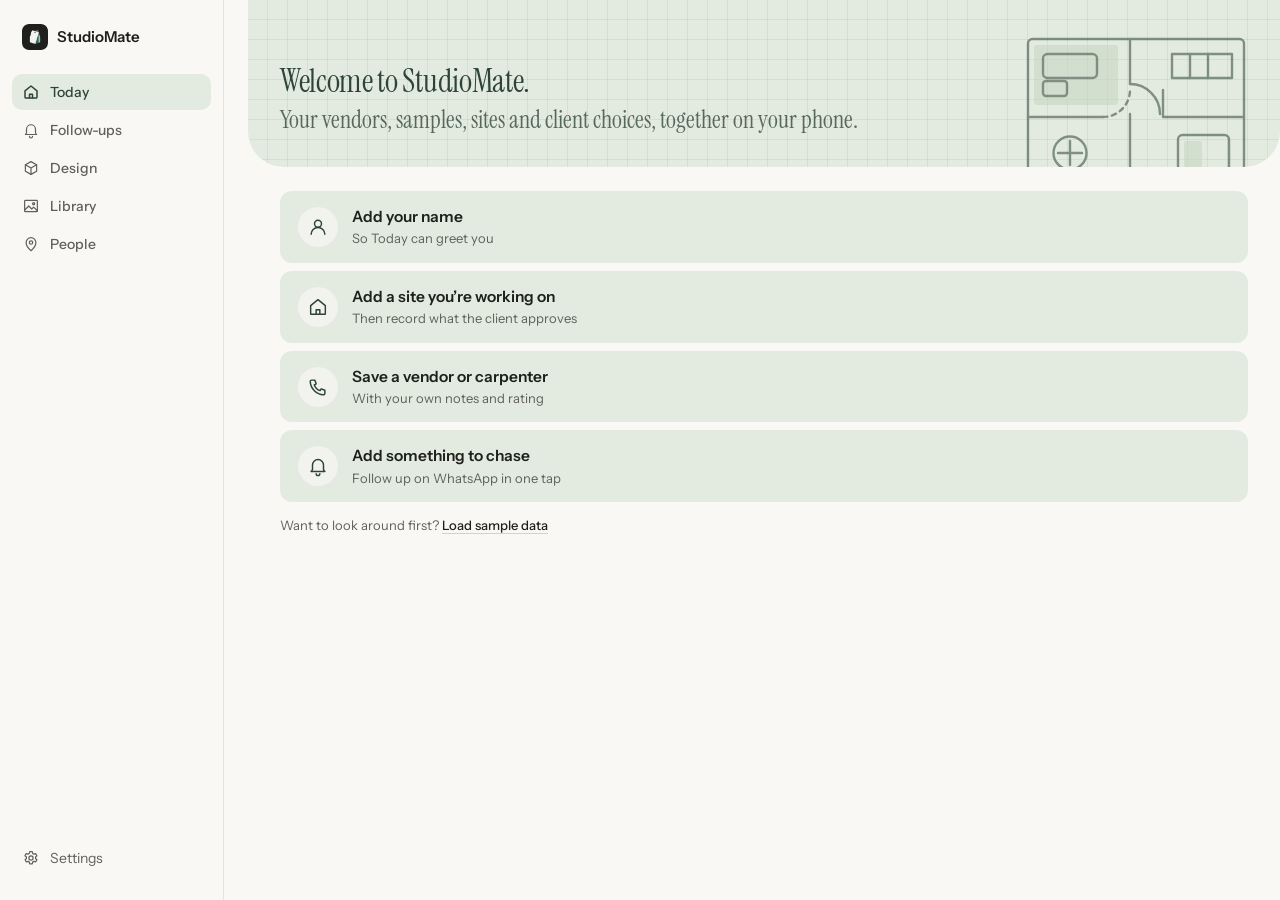
==== commit 278ad4ac: "Add Gemini AI to the Design studio: brief to items, wall photo renders - Design with AI: free-text b" ====
--- a/index.html
+++ b/index.html
@@ -43,6 +43,7 @@
   <script src="app.js"></script>
   <script src="features.js"></script>
   <script src="design.js"></script>
+  <script src="ai.js"></script>
   <script src="theme.js"></script>
 </body>
 </html>
--- a/styles.css
+++ b/styles.css
@@ -685,3 +685,20 @@
 .sheet-prev { margin: 10px 0 4px; border-radius: var(--radius-inner); overflow: hidden; outline: 1px solid var(--border); background: #fff; }
 .sheet-prev svg { display: block; width: 100%; height: auto; }
 .sheet-prev { cursor: zoom-in; }
+
+/* AI renders */
+.renders { display: grid; gap: 12px; }
+@media (min-width: 700px) { .renders { grid-template-columns: 1fr 1fr; } }
+.render { margin: 0; border-radius: var(--radius-card); overflow: hidden; background: var(--surface); }
+.render-img { position: relative; aspect-ratio: 4 / 3; background: var(--hue-soft); -webkit-user-select: none; user-select: none; touch-action: manipulation; }
+.render-img img { position: absolute; inset: 0; width: 100%; height: 100%; object-fit: cover; -webkit-touch-callout: none; pointer-events: none; }
+.render-img .before { opacity: 0; transition: opacity 160ms ease; }
+.render-img.show-before .before { opacity: 1; }
+.render figcaption { display: flex; align-items: center; gap: 8px; flex-wrap: wrap; padding: 10px 12px; }
+.render figcaption b { font-size: 15px; }
+.render figcaption small { color: var(--muted); font-size: 12.5px; margin-right: auto; }
+.render.working .render-img::after { content: ""; position: absolute; inset: 0; background: color-mix(in srgb, var(--hue-soft) 55%, transparent);
+  animation: breathe 1.4s ease-in-out infinite; }
+@keyframes breathe { 50% { opacity: .35; } }
+.btn.busy { opacity: .75; }
+@media (prefers-reduced-motion: reduce) { .render.working .render-img::after { animation: none; } }
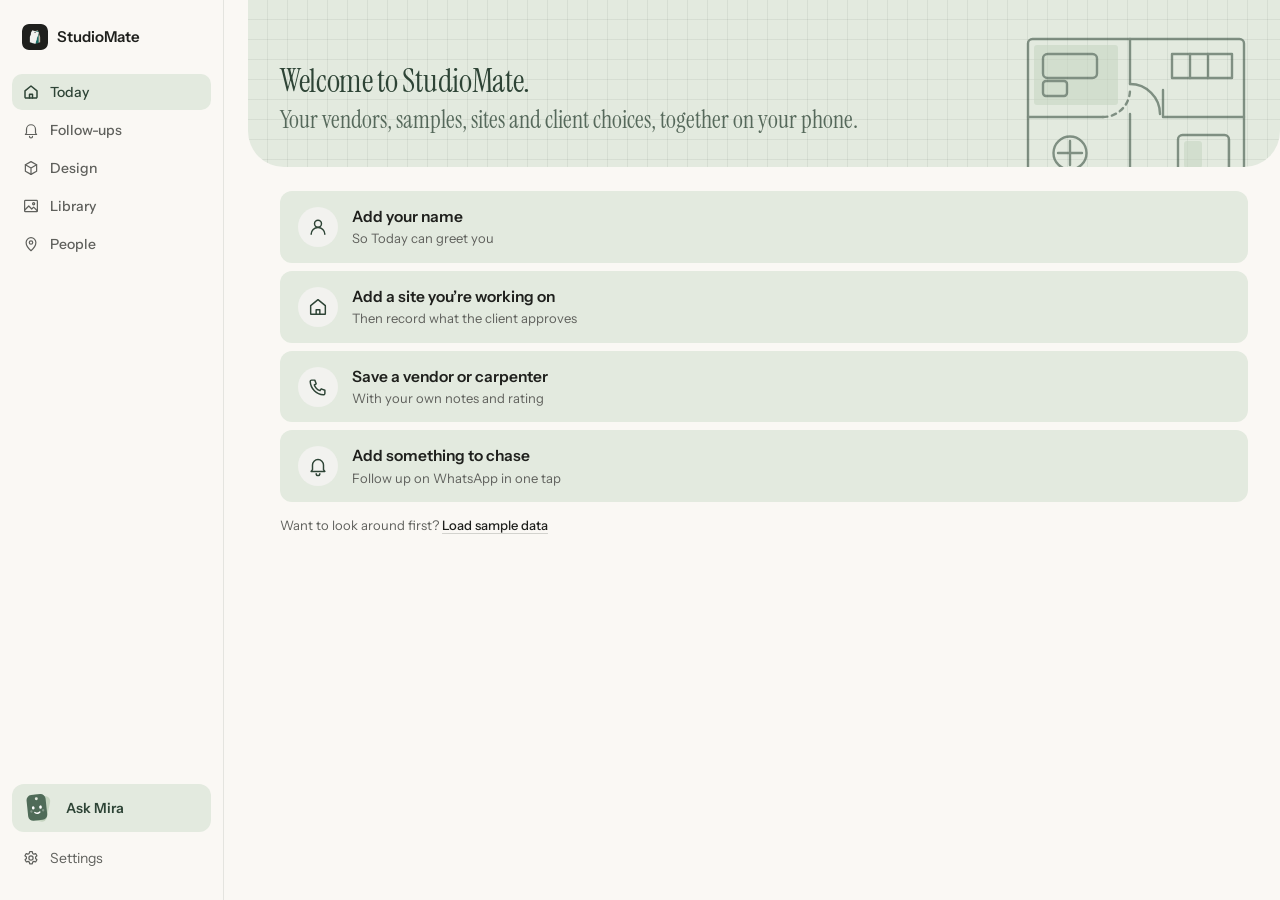
==== commit 151d8348: "Add Mira, a swatch companion assistant, plus swipe gestures and soft screen changes - Mira: an origi" ====
--- a/index.html
+++ b/index.html
@@ -45,5 +45,6 @@
   <script src="design.js"></script>
   <script src="ai.js"></script>
   <script src="theme.js"></script>
+  <script src="buddy.js"></script>
 </body>
 </html>
--- a/styles.css
+++ b/styles.css
@@ -702,3 +702,68 @@
 @keyframes breathe { 50% { opacity: .35; } }
 .btn.busy { opacity: .75; }
 @media (prefers-reduced-motion: reduce) { .render.working .render-img::after { animation: none; } }
+
+/* ================= Mira, the swatch companion ================= */
+.mira { width: 100%; height: 100%; overflow: visible; }
+.mira .m-back { fill: var(--hue-mid); }
+.mira .m-card { fill: var(--hue); }
+.mira .m-hole { fill: var(--hue-soft); }
+.mira .m-eyes ellipse { fill: #fff; transform-box: fill-box; transform-origin: center; transition: transform 120ms ease; }
+.mira .m-mouth { fill: none; stroke: #fff; stroke-width: 2.4; stroke-linecap: round; }
+.mira .m-cheek { fill: #fff; opacity: .28; }
+.mira-body { transform-origin: 50% 80%; }
+
+.mira-btn {
+  position: relative; display: inline-flex; align-items: center; gap: 6px; height: 44px; padding: 0 12px 0 4px; margin-left: auto; margin-right: 2px;
+  border: 0; border-radius: 99px; cursor: pointer; background: color-mix(in srgb, var(--ground) 70%, transparent); color: var(--hue-ink);
+  font: 600 13.5px/1 var(--font); transition: transform 180ms var(--ease-out), background-color 240ms ease;
+}
+.mira-btn .mira { width: 38px; height: 38px; }
+.mira-btn:active { transform: scale(0.92); }
+.mira-btn .mira-body { animation: mira-float 4.2s ease-in-out infinite; }
+.mira-btn.blink .m-eyes ellipse { transform: scaleY(.12); }
+.mira-btn.thinking .mira-body, .mira-head .mira.thinking .mira-body { animation: mira-think .6s ease-in-out infinite; }
+.mira-dot { position: absolute; top: 4px; right: 4px; width: 14px; height: 14px; border-radius: 50%; background: var(--negative); border: 2.5px solid var(--hue-soft); }
+.mira-dot { top: 2px; right: auto; left: 30px; width: 12px; height: 12px; }
+.mira-side { display: none; }
+@media (min-width: 900px) {
+  .mira-side { display: flex; align-items: center; gap: 10px; height: 48px; padding: 0 8px; margin-top: auto; border: 0; border-radius: 12px;
+    background: var(--hue-soft); color: var(--hue-ink); font: 600 14px var(--font); cursor: pointer; }
+  .mira-side .mira { width: 36px; height: 36px; }
+  .mira-side .mira-body { animation: mira-float 4.2s ease-in-out infinite; }
+  .tabs .nav-settings { margin-top: 6px; }
+}
+@keyframes mira-float { 0%, 100% { transform: translateY(0) rotate(0); } 50% { transform: translateY(-3px) rotate(-3deg); } }
+@keyframes mira-think { 0%, 100% { transform: translateY(0) rotate(-4deg); } 50% { transform: translateY(-5px) rotate(4deg); } }
+
+.mira-head { display: flex; align-items: center; gap: 12px; margin-bottom: 8px; padding-right: 44px; }
+.mira-head .mira { width: 52px; height: 52px; flex: none; }
+.mira-head h2 { margin: 0; font: 400 26px/1.1 var(--serif); }
+.chat { display: grid; gap: 8px; max-height: 46dvh; overflow-y: auto; padding: 6px 2px 10px; overscroll-behavior: contain; }
+.msg { max-width: 86%; padding: 10px 14px; border-radius: 18px; font-size: 15px; line-height: 1.45; }
+.msg.me { justify-self: end; background: var(--hue-ink); color: var(--hue-soft); border-bottom-right-radius: 6px; }
+.msg.mira-msg { justify-self: start; background: var(--hue-soft); color: var(--text); border-bottom-left-radius: 6px; }
+.msg.typing { display: flex; gap: 4px; padding: 14px 16px; }
+.msg.typing i { width: 7px; height: 7px; border-radius: 50%; background: var(--hue); animation: dot 1s ease-in-out infinite; }
+.msg.typing i:nth-child(2) { animation-delay: .15s; } .msg.typing i:nth-child(3) { animation-delay: .3s; }
+@keyframes dot { 50% { transform: translateY(-4px); opacity: .5; } }
+.act-card { display: flex; align-items: center; justify-content: space-between; gap: 10px; margin-top: 10px; padding: 10px 10px 10px 12px;
+  border-radius: 12px; background: var(--ground); font-size: 14px; }
+.act-done { color: var(--positive); font-size: 14px; }
+.chat-chips { flex-wrap: nowrap; overflow-x: auto; margin: 4px -20px 10px; padding: 0 20px; scrollbar-width: none; }
+.chat-chips::-webkit-scrollbar { display: none; }
+.chat-input { display: flex; gap: 8px; align-items: center; }
+.chat-input input { flex: 1; border-radius: 99px; }
+
+/* ================= feel ================= */
+.fu { transition: transform 220ms var(--ease-out), background-color 160ms ease; touch-action: pan-y; }
+.fu.dragging { transition: background-color 160ms ease; }
+.fu.sw-done { background: #dcefe0; }
+.fu.sw-later { background: var(--hue-mid); }
+@media (prefers-color-scheme: dark) { :root:not([data-theme="light"]) .fu.sw-done { background: #1f3328; } }
+.tabs { view-transition-name: tabs; }
+.top { view-transition-name: top; }
+::view-transition-old(root), ::view-transition-new(root) { animation-duration: 180ms; animation-timing-function: var(--ease-out); }
+@media (prefers-reduced-motion: reduce) {
+  .mira-btn .mira-body, .msg.typing i { animation: none !important; }
+}
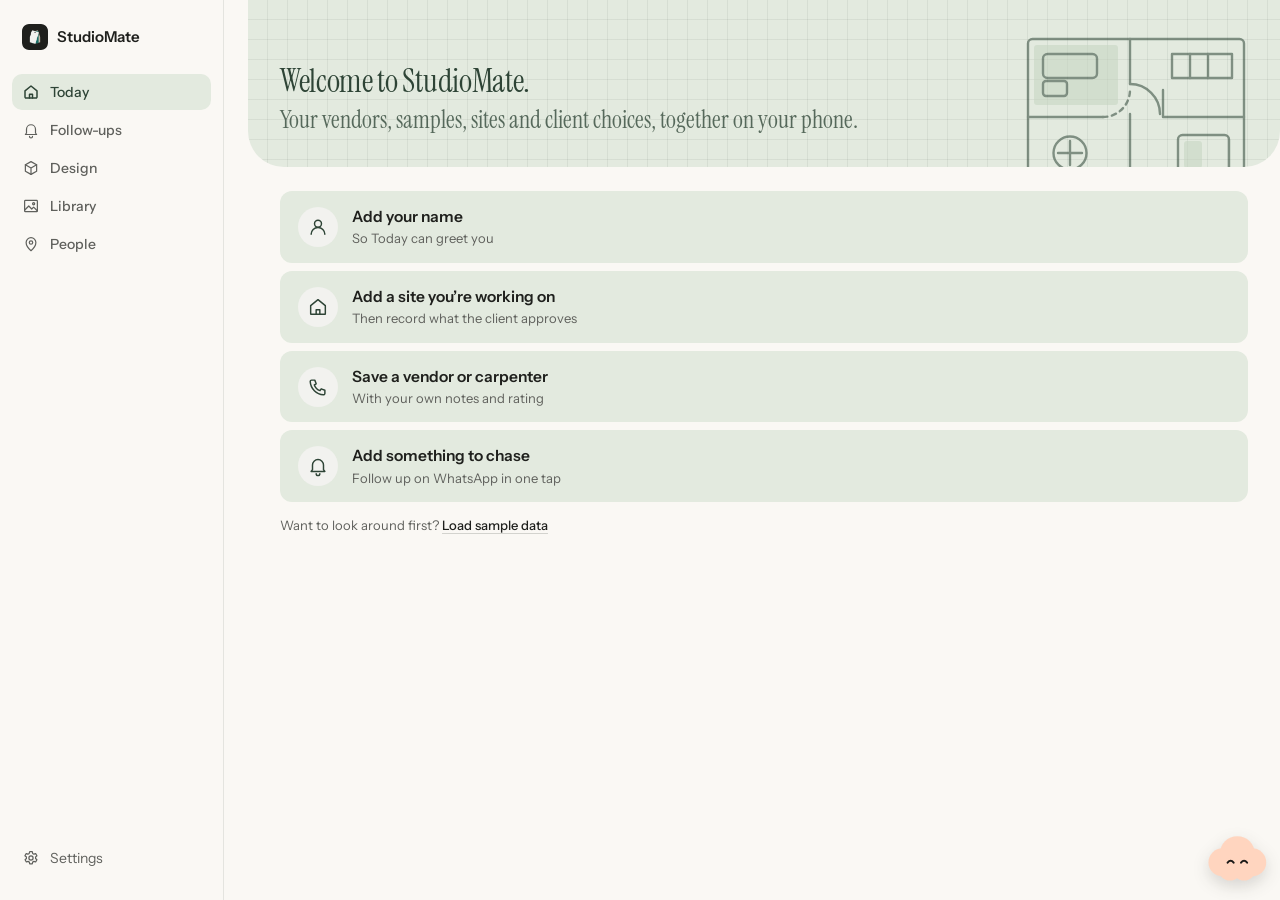
==== commit 01fe645d: "Mira as a wandering cloud with moods, weather and time of day; assistant chat; swipe gestures - Clou" ====
--- a/index.html
+++ b/index.html
@@ -45,6 +45,7 @@
   <script src="design.js"></script>
   <script src="ai.js"></script>
   <script src="theme.js"></script>
+  <script src="cloud.js"></script>
   <script src="buddy.js"></script>
 </body>
 </html>
--- a/styles.css
+++ b/styles.css
@@ -703,39 +703,6 @@
 .btn.busy { opacity: .75; }
 @media (prefers-reduced-motion: reduce) { .render.working .render-img::after { animation: none; } }
 
-/* ================= Mira, the swatch companion ================= */
-.mira { width: 100%; height: 100%; overflow: visible; }
-.mira .m-back { fill: var(--hue-mid); }
-.mira .m-card { fill: var(--hue); }
-.mira .m-hole { fill: var(--hue-soft); }
-.mira .m-eyes ellipse { fill: #fff; transform-box: fill-box; transform-origin: center; transition: transform 120ms ease; }
-.mira .m-mouth { fill: none; stroke: #fff; stroke-width: 2.4; stroke-linecap: round; }
-.mira .m-cheek { fill: #fff; opacity: .28; }
-.mira-body { transform-origin: 50% 80%; }
-
-.mira-btn {
-  position: relative; display: inline-flex; align-items: center; gap: 6px; height: 44px; padding: 0 12px 0 4px; margin-left: auto; margin-right: 2px;
-  border: 0; border-radius: 99px; cursor: pointer; background: color-mix(in srgb, var(--ground) 70%, transparent); color: var(--hue-ink);
-  font: 600 13.5px/1 var(--font); transition: transform 180ms var(--ease-out), background-color 240ms ease;
-}
-.mira-btn .mira { width: 38px; height: 38px; }
-.mira-btn:active { transform: scale(0.92); }
-.mira-btn .mira-body { animation: mira-float 4.2s ease-in-out infinite; }
-.mira-btn.blink .m-eyes ellipse { transform: scaleY(.12); }
-.mira-btn.thinking .mira-body, .mira-head .mira.thinking .mira-body { animation: mira-think .6s ease-in-out infinite; }
-.mira-dot { position: absolute; top: 4px; right: 4px; width: 14px; height: 14px; border-radius: 50%; background: var(--negative); border: 2.5px solid var(--hue-soft); }
-.mira-dot { top: 2px; right: auto; left: 30px; width: 12px; height: 12px; }
-.mira-side { display: none; }
-@media (min-width: 900px) {
-  .mira-side { display: flex; align-items: center; gap: 10px; height: 48px; padding: 0 8px; margin-top: auto; border: 0; border-radius: 12px;
-    background: var(--hue-soft); color: var(--hue-ink); font: 600 14px var(--font); cursor: pointer; }
-  .mira-side .mira { width: 36px; height: 36px; }
-  .mira-side .mira-body { animation: mira-float 4.2s ease-in-out infinite; }
-  .tabs .nav-settings { margin-top: 6px; }
-}
-@keyframes mira-float { 0%, 100% { transform: translateY(0) rotate(0); } 50% { transform: translateY(-3px) rotate(-3deg); } }
-@keyframes mira-think { 0%, 100% { transform: translateY(0) rotate(-4deg); } 50% { transform: translateY(-5px) rotate(4deg); } }
-
 .mira-head { display: flex; align-items: center; gap: 12px; margin-bottom: 8px; padding-right: 44px; }
 .mira-head .mira { width: 52px; height: 52px; flex: none; }
 .mira-head h2 { margin: 0; font: 400 26px/1.1 var(--serif); }
@@ -767,3 +734,86 @@
 @media (prefers-reduced-motion: reduce) {
   .mira-btn .mira-body, .msg.typing i { animation: none !important; }
 }
+
+/* ================= Mira the cloud ================= */
+#cloud.roam {
+  position: fixed; left: 0; top: 0; z-index: 27; width: 84px; height: 86px; padding: 0; border: 0; background: none; cursor: pointer;
+  touch-action: none; -webkit-user-select: none; user-select: none;
+  transition: transform 3.2s cubic-bezier(.45, .05, .35, 1), opacity 200ms ease;
+}
+#cloud.no-ease, #cloud.held { transition: opacity 200ms ease; }
+#cloud.held .cloud { transform: scale(1.08); }
+body.noscroll #cloud { opacity: 0; pointer-events: none; }
+.cloud { --cl-body: color-mix(in srgb, var(--hue) 62%, #fff); --cl-eye: #1c1a18; width: 100%; height: 100%; overflow: visible; display: block; }
+.cl-body { fill: var(--cl-body); transition: fill 600ms ease; }
+.cl-eyes { transition: transform 380ms var(--ease-out); }
+.cl-eye { fill: var(--cl-eye); transform-box: fill-box; transform-origin: center; transition: transform 140ms ease; }
+.cl-happy, .cl-sleep { fill: none; stroke: var(--cl-eye); stroke-width: 3; stroke-linecap: round; display: none; }
+.cl-sun, .cl-moon, .cl-rain, .cl-bolt, .cl-sweat, .cl-zzz, .cl-dots { display: none; }
+.cl-sun circle { fill: #f6c445; } .cl-sun path { stroke: #f6c445; stroke-width: 3; stroke-linecap: round; }
+.cl-moon path { fill: #f3e7b8; } .cl-star { fill: #fff6cf; }
+.cl-rain path { stroke: #5f88b8; stroke-width: 3; stroke-linecap: round; }
+.cl-bolt { fill: #f6c445; }
+.cl-sweat { fill: #7fb6e6; }
+.cl-zzz text { font: 700 17px var(--font); fill: #4c5468; } .cl-zzz text.big { font-size: 22px; }
+[data-time="night"] .cl-zzz text { fill: #e6e9f5; }
+.cl-dots circle { fill: #6a6f80; }
+#cloud .cloud { filter: drop-shadow(0 6px 8px rgba(40, 36, 30, .16)); animation: cl-bob 3.4s ease-in-out infinite; } /* taste-skill-ignore: Mira floats */
+.blink .cl-eye { transform: scaleY(.12); }
+.mira-head .cloud { width: 64px; height: 66px; flex: none; }
+
+/* time of day sets the base colour */
+[data-time="morning"] .cloud { --cl-body: #ffd5bf; }
+[data-time="evening"] .cloud { --cl-body: #f5b98f; }
+[data-time="night"]   .cloud { --cl-body: #56658c; --cl-eye: #fdfbf4; }
+[data-time="night"] .cl-moon { display: inline; }
+/* weather wins over time of day */
+[data-weather="sunny"]:not([data-time="night"]) .cl-sun { display: inline; }
+[data-weather="sunny"]:not([data-time="night"]) .cl-sun { transform-origin: 80px 12px; animation: cl-spin 18s linear infinite; }
+[data-weather="cloudy"] .cloud { --cl-body: #d3d8de; }
+[data-weather="fog"] .cloud { --cl-body: #e2e1db; }
+[data-weather="fog"] .cl-body { opacity: .8; }
+[data-weather="rain"] .cloud { --cl-body: #9eb0c6; }
+[data-weather="rain"] .cl-rain, [data-weather="storm"] .cl-rain { display: inline; }
+[data-weather="storm"] .cloud { --cl-body: #6c7888; --cl-eye: #fdfbf4; }
+[data-weather="storm"] .cl-bolt { display: inline; animation: cl-flash 2.6s steps(1) infinite; }
+[data-weather="hot"] .cloud { --cl-body: #ffcfb0; }
+[data-weather="hot"] .cl-sweat { display: inline; }
+[data-weather="windy"] #cloud.roam { transition-duration: 1.6s; }
+[data-weather="windy"] #cloud .cloud { animation: cl-wind 1.8s ease-in-out infinite; }
+.cl-rain path { animation: cl-drop .9s linear infinite; }
+.cl-rain .d2 { animation-delay: .3s; } .cl-rain .d3 { animation-delay: .6s; } .cl-rain .d4 { animation-delay: .15s; } .cl-rain .d5 { animation-delay: .45s; }
+.cl-star { animation: cl-twinkle 2.4s ease-in-out infinite; } .cl-star.s2 { animation-delay: .8s; } .cl-star.s3 { animation-delay: 1.6s; }
+
+/* moods: eyes, plus a small sign */
+[data-mood="worried"] .cl-eye { transform: scale(1.18, 1.35); }
+[data-mood="worried"] .cl-eyes { animation: cl-dart 2.6s ease-in-out infinite; }
+[data-mood="worried"] .cl-sweat { display: inline; animation: cl-sweat 2.2s ease-in-out infinite; }
+[data-mood="happy"] .cl-eye, [data-mood="sleepy"] .cl-eye { display: none; }
+[data-mood="happy"] .cl-happy, [data-mood="sleepy"] .cl-sleep { display: inline; }
+[data-mood="sleepy"] .cl-zzz { display: inline; animation: cl-zzz 3s ease-in-out infinite; }
+[data-mood="sleepy"] #cloud .cloud { animation-duration: 6s; }
+[data-mood="thinking"] .cl-dots { display: inline; }
+[data-mood="thinking"] .cl-eyes { transform: translate(2px, -3px) !important; }
+[data-mood="thinking"] .cl-dots circle { animation: cl-dot 1s ease-in-out infinite; }
+.cl-dots circle:nth-child(2) { animation-delay: .15s; } .cl-dots circle:nth-child(3) { animation-delay: .3s; }
+#cloud.thinking .cloud, .mira-head .cloud.thinking { animation: cl-think .7s ease-in-out infinite; }
+#cloud.hop .cloud { animation: cl-hop .5s ease-out 3; }
+
+@keyframes cl-bob { 50% { transform: translateY(-4px); } }
+@keyframes cl-think { 0%, 100% { transform: rotate(-7deg); } 50% { transform: rotate(7deg) translateY(-5px); } }
+@keyframes cl-hop { 40% { transform: translateY(-14px) scale(1.04, .96); } }
+@keyframes cl-wind { 0%, 100% { transform: rotate(-6deg) translateX(-2px); } 50% { transform: rotate(4deg) translateX(3px); } }
+@keyframes cl-spin { to { transform: rotate(360deg); } }
+@keyframes cl-drop { from { transform: translateY(-6px); opacity: 0; } 30% { opacity: 1; } to { transform: translateY(10px); opacity: 0; } }
+@keyframes cl-flash { 0%, 100% { opacity: 1; } 40% { opacity: 1; } 44% { opacity: .15; } 48% { opacity: 1; } 52%, 92% { opacity: .0; } }
+@keyframes cl-twinkle { 50% { opacity: .25; } }
+@keyframes cl-dart { 0%, 40%, 100% { transform: translateX(0); } 50%, 60% { transform: translateX(-3px); } 70%, 80% { transform: translateX(3px); } }
+@keyframes cl-sweat { 0% { transform: translateY(-2px); opacity: 0; } 30% { opacity: 1; } 100% { transform: translateY(6px); opacity: 0; } }
+@keyframes cl-zzz { 0% { transform: translate(0, 4px); opacity: 0; } 30% { opacity: 1; } 100% { transform: translate(6px, -8px); opacity: 0; } }
+@keyframes cl-dot { 50% { transform: translateY(-3px); opacity: .4; } }
+@media (prefers-reduced-motion: reduce) {
+  #cloud.roam { transition: none; }
+  .cloud *, #cloud .cloud { animation: none !important; }
+  [data-weather="storm"] .cl-bolt, [data-mood="worried"] .cl-sweat, [data-mood="sleepy"] .cl-zzz { opacity: 1; }
+}
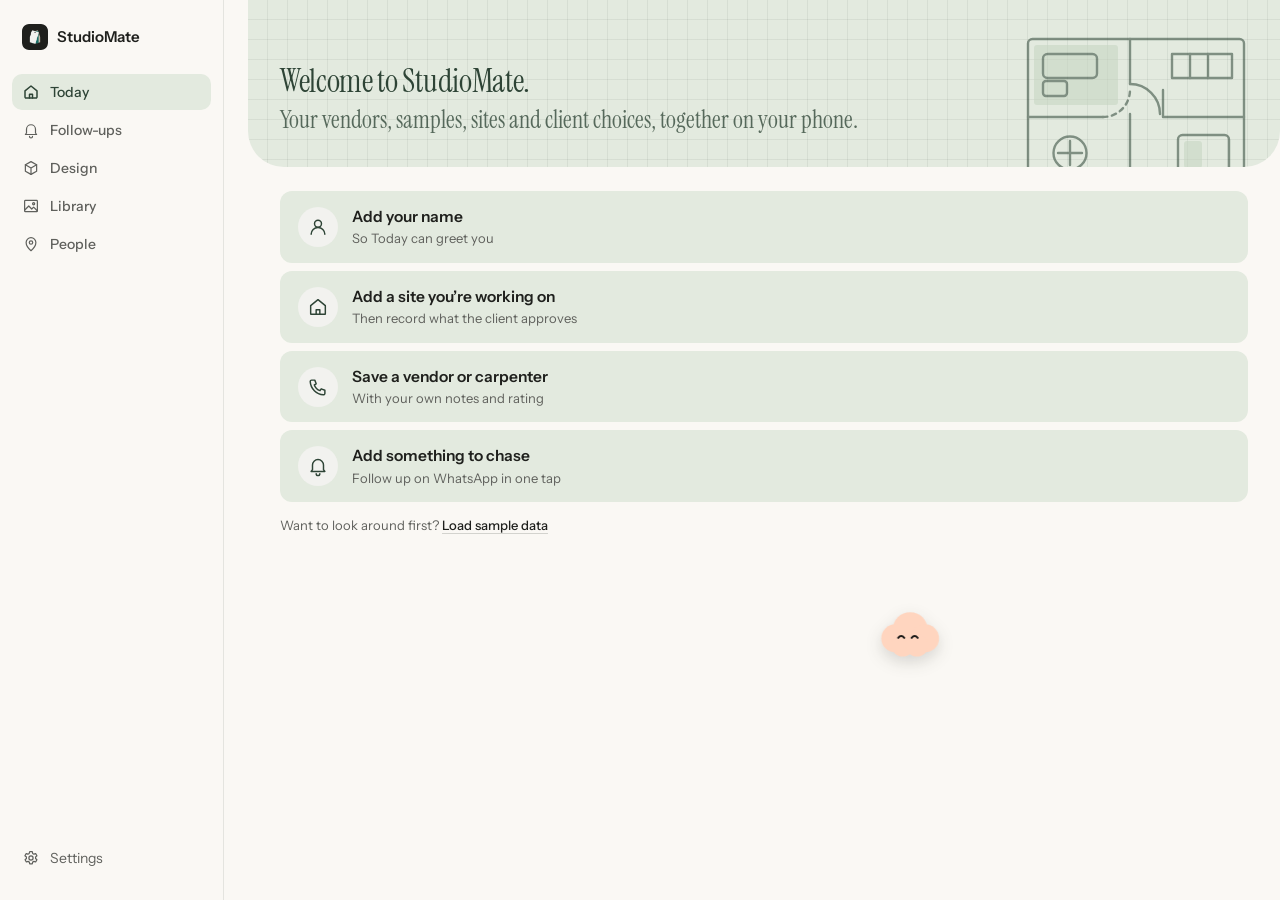
==== commit 316f0508: "First-run welcome and a 28-step guided tour; AI key moved out of the app into a worker - Welcome ask" ====
--- a/index.html
+++ b/index.html
@@ -47,5 +47,6 @@
   <script src="theme.js"></script>
   <script src="cloud.js"></script>
   <script src="buddy.js"></script>
+  <script src="tour.js"></script>
 </body>
 </html>
--- a/styles.css
+++ b/styles.css
@@ -739,12 +739,11 @@
 #cloud.roam {
   position: fixed; left: 0; top: 0; z-index: 27; width: 84px; height: 86px; padding: 0; border: 0; background: none; cursor: pointer;
   touch-action: none; -webkit-user-select: none; user-select: none;
-  transition: transform 3.2s cubic-bezier(.45, .05, .35, 1), opacity 200ms ease;
-}
-#cloud.no-ease, #cloud.held { transition: opacity 200ms ease; }
+  transition: opacity 200ms ease; will-change: transform;
+}
 #cloud.held .cloud { transform: scale(1.08); }
 body.noscroll #cloud { opacity: 0; pointer-events: none; }
-.cloud { --cl-body: color-mix(in srgb, var(--hue) 62%, #fff); --cl-eye: #1c1a18; width: 100%; height: 100%; overflow: visible; display: block; }
+.cloud { --cl-body: color-mix(in srgb, var(--hue) 34%, #fff); --cl-eye: #1c1a18; width: 100%; height: 100%; overflow: visible; display: block; }
 .cl-body { fill: var(--cl-body); transition: fill 600ms ease; }
 .cl-eyes { transition: transform 380ms var(--ease-out); }
 .cl-eye { fill: var(--cl-eye); transform-box: fill-box; transform-origin: center; transition: transform 140ms ease; }
@@ -756,7 +755,6 @@
 .cl-bolt { fill: #f6c445; }
 .cl-sweat { fill: #7fb6e6; }
 .cl-zzz text { font: 700 17px var(--font); fill: #4c5468; } .cl-zzz text.big { font-size: 22px; }
-[data-time="night"] .cl-zzz text { fill: #e6e9f5; }
 .cl-dots circle { fill: #6a6f80; }
 #cloud .cloud { filter: drop-shadow(0 6px 8px rgba(40, 36, 30, .16)); animation: cl-bob 3.4s ease-in-out infinite; } /* taste-skill-ignore: Mira floats */
 .blink .cl-eye { transform: scaleY(.12); }
@@ -764,31 +762,47 @@
 
 /* time of day sets the base colour */
 [data-time="morning"] .cloud { --cl-body: #ffd5bf; }
-[data-time="evening"] .cloud { --cl-body: #f5b98f; }
-[data-time="night"]   .cloud { --cl-body: #56658c; --cl-eye: #fdfbf4; }
+[data-time="evening"] .cloud { --cl-body: #fbd3b6; }
+[data-time="night"]   .cloud { --cl-body: #d3d6ee; }
 [data-time="night"] .cl-moon { display: inline; }
 /* weather wins over time of day */
 [data-weather="sunny"]:not([data-time="night"]) .cl-sun { display: inline; }
 [data-weather="sunny"]:not([data-time="night"]) .cl-sun { transform-origin: 80px 12px; animation: cl-spin 18s linear infinite; }
-[data-weather="cloudy"] .cloud { --cl-body: #d3d8de; }
+[data-weather="cloudy"] .cloud { --cl-body: #e3e6ea; }
 [data-weather="fog"] .cloud { --cl-body: #e2e1db; }
 [data-weather="fog"] .cl-body { opacity: .8; }
-[data-weather="rain"] .cloud { --cl-body: #9eb0c6; }
+[data-weather="rain"] .cloud { --cl-body: #cbd8e8; }
 [data-weather="rain"] .cl-rain, [data-weather="storm"] .cl-rain { display: inline; }
-[data-weather="storm"] .cloud { --cl-body: #6c7888; --cl-eye: #fdfbf4; }
+[data-weather="storm"] .cloud { --cl-body: #c3cad3; }
 [data-weather="storm"] .cl-bolt { display: inline; animation: cl-flash 2.6s steps(1) infinite; }
 [data-weather="hot"] .cloud { --cl-body: #ffcfb0; }
 [data-weather="hot"] .cl-sweat { display: inline; }
-[data-weather="windy"] #cloud.roam { transition-duration: 1.6s; }
 [data-weather="windy"] #cloud .cloud { animation: cl-wind 1.8s ease-in-out infinite; }
 .cl-rain path { animation: cl-drop .9s linear infinite; }
 .cl-rain .d2 { animation-delay: .3s; } .cl-rain .d3 { animation-delay: .6s; } .cl-rain .d4 { animation-delay: .15s; } .cl-rain .d5 { animation-delay: .45s; }
 .cl-star { animation: cl-twinkle 2.4s ease-in-out infinite; } .cl-star.s2 { animation-delay: .8s; } .cl-star.s3 { animation-delay: 1.6s; }
 
 /* moods: eyes, plus a small sign */
-[data-mood="worried"] .cl-eye { transform: scale(1.18, 1.35); }
-[data-mood="worried"] .cl-eyes { animation: cl-dart 2.6s ease-in-out infinite; }
-[data-mood="worried"] .cl-sweat { display: inline; animation: cl-sweat 2.2s ease-in-out infinite; }
+/* worried: big pleading eyes, glossy, brows tilted up in the middle */
+.cl-plead { display: none; }
+.pl-eye { fill: var(--cl-eye); transform-box: fill-box; transform-origin: center; transition: transform 140ms ease; }
+.pl-hi { fill: #fff; } .pl-hi.sm { opacity: .9; }
+.pl-tear { fill: none; stroke: #bfe0f7; stroke-width: 1.8; stroke-linecap: round; opacity: .9; }
+.pl-brow { fill: none; stroke: var(--cl-eye); stroke-width: 2.6; stroke-linecap: round; opacity: .55; transform-box: fill-box; }
+.pl-brow.l { transform-origin: 100% 50%; } .pl-brow.r { transform-origin: 0% 50%; }
+[data-mood="worried"] .pl-brow.l { animation: brow-l 3.2s ease-in-out infinite; }
+[data-mood="worried"] .pl-brow.r { animation: brow-r 3.2s ease-in-out infinite; }
+@keyframes brow-l { 0%, 100% { transform: rotate(0) translateY(0); } 50% { transform: rotate(-6deg) translateY(-1px); } }
+@keyframes brow-r { 0%, 100% { transform: rotate(0) translateY(0); } 50% { transform: rotate(6deg) translateY(-1px); } }
+[data-mood="worried"] .cl-eye { display: none; }
+[data-mood="worried"] .cl-plead { display: inline; }
+[data-mood="worried"] .cl-eyes { transform: translateY(-1.5px) !important; }
+[data-mood="worried"] .pl-hi { animation: pl-shimmer 2.4s ease-in-out infinite; transform-box: fill-box; transform-origin: center; }
+[data-mood="worried"] .pl-tear { animation: pl-wobble 2.4s ease-in-out infinite; }
+.blink .pl-eye { transform: scaleY(.15); }
+.blink .pl-hi, .blink .pl-tear { opacity: 0; }
+@keyframes pl-shimmer { 50% { transform: scale(1.18); } }
+@keyframes pl-wobble { 50% { opacity: .35; transform: translateY(.6px); } }
 [data-mood="happy"] .cl-eye, [data-mood="sleepy"] .cl-eye { display: none; }
 [data-mood="happy"] .cl-happy, [data-mood="sleepy"] .cl-sleep { display: inline; }
 [data-mood="sleepy"] .cl-zzz { display: inline; animation: cl-zzz 3s ease-in-out infinite; }
@@ -817,3 +831,54 @@
   .cloud *, #cloud .cloud { animation: none !important; }
   [data-weather="storm"] .cl-bolt, [data-mood="worried"] .cl-sweat, [data-mood="sleepy"] .cl-zzz { opacity: 1; }
 }
+
+/* worried: pleading eyes, soft brows and a small frown (chosen: version 4) */
+.pl-mf { display: none; fill: none; stroke: var(--cl-eye); stroke-width: 2.4; stroke-linecap: round; }
+[data-mood="worried"] .pl-mf { display: inline; }
+.pl-mw { display: none; }
+
+/* the pointing arm: thin, one hand, three fingers; only when something overdue is near */
+.cl-arm { display: none; }
+.pointing .cl-arm { display: inline; }
+/* the arm and hand wear the cloud's own light colour, with a soft darker edge */
+.arm-o, .arm-line, .arm-f { fill: none; stroke-linecap: round; stroke-linejoin: round; }
+.arm-o { stroke: color-mix(in srgb, var(--cl-body) 62%, #2a2724); stroke-width: 6.4; }
+.arm-line, .arm-f { stroke: var(--cl-body); stroke-width: 4.2; }
+.arm-o-c { fill: color-mix(in srgb, var(--cl-body) 62%, #2a2724); stroke: color-mix(in srgb, var(--cl-body) 62%, #2a2724); stroke-width: 2.2; }
+.arm-c { fill: var(--cl-body); }
+#cloud.pointing .arm-hand { animation: none; } }
+
+/* ================= first-run welcome and guided tour ================= */
+.welcome-ask { text-align: center; padding: 6px 4px 4px; }
+.welcome-ask .welcome-cloud { width: 96px; height: 98px; margin: 0 auto 6px; }
+.welcome-ask .welcome-cloud .cloud { width: 100%; height: 100%; animation: cl-bob 3.4s ease-in-out infinite; }
+.welcome-ask h2 { font: 400 24px/1.25 var(--serif); margin: 0 0 10px; padding: 0 !important; }
+.welcome-ask .actions { justify-content: center; }
+.welcome-ask .actions .btn { min-width: 120px; }
+
+.tour { position: fixed; inset: 0; z-index: 100; display: none; }
+.tour.on { display: block; }
+.tour-hole {
+  position: fixed; border-radius: 14px; pointer-events: none;
+  box-shadow: 0 0 0 9999px rgba(18, 16, 14, .62), 0 0 0 3px var(--hue); /* taste-skill-ignore: the guide's spotlight */
+  transition: left 260ms var(--ease-out), top 260ms var(--ease-out), width 260ms var(--ease-out), height 260ms var(--ease-out), opacity 200ms ease;
+}
+.tour-card {
+  position: fixed; left: 16px; right: 16px; max-width: 420px; margin: 0 auto; padding: 16px 18px 14px;
+  background: var(--ground); color: var(--text); border-radius: 18px;
+  box-shadow: 0 12px 36px rgba(0, 0, 0, .28); /* taste-skill-ignore: the guide card floats */
+  transition: top 260ms var(--ease-out), opacity 160ms ease;
+}
+@media (min-width: 900px) { .tour-card { left: 248px; } }
+.tour.moving .tour-card { opacity: .35; }
+.tour.busy .tour-next { opacity: .6; pointer-events: none; }
+.tour-top { display: flex; justify-content: space-between; align-items: center; margin-bottom: 6px; }
+.tour-count { font-size: 13px; color: var(--muted); }
+.tour-skip { border: 0; background: none; color: var(--muted); font: 500 13px var(--font); min-height: 36px; padding: 0 4px; cursor: pointer; text-decoration: underline; text-underline-offset: 3px; }
+.tour-card h3 { font: 400 22px/1.2 var(--serif); margin: 0 0 6px; }
+.tour-card ul { margin: 0 0 14px; padding-left: 18px; display: grid; gap: 4px; font-size: 15px; line-height: 1.45; }
+.tour-btns { display: flex; gap: 10px; justify-content: space-between; }
+.tour-btns .btn { flex: 1; }
+.tour-btns .btn:disabled { opacity: .35; }
+body.touring #cloud { opacity: 1 !important; pointer-events: none; }
+@media (prefers-reduced-motion: reduce) { .tour-hole, .tour-card { transition: none; } }
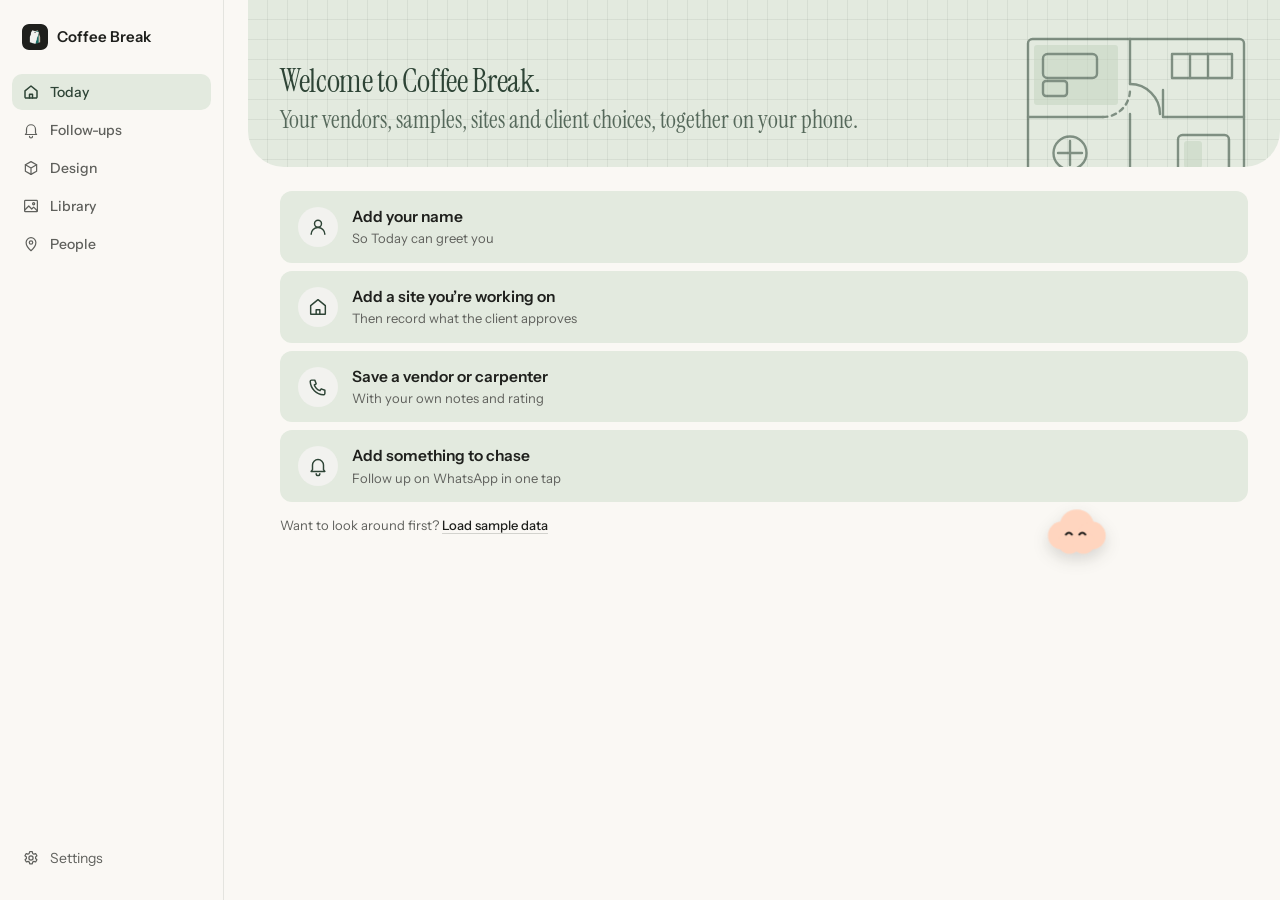
==== commit 042657bd: "Rename the app to Coffee Break; test link clears itself; request persistent storage Co-Authored-By: " ====
--- a/index.html
+++ b/index.html
@@ -3,7 +3,7 @@
 <head>
   <meta charset="utf-8">
   <meta name="viewport" content="width=device-width, initial-scale=1, viewport-fit=cover">
-  <title>StudioMate</title>
+  <title>Coffee Break</title>
   <meta name="description" content="A personal work assistant for interior designers: follow-ups, inspiration, material samples and trusted people near your sites.">
   <meta name="theme-color" content="#e3eadf" media="(prefers-color-scheme: light)">
   <meta name="theme-color" content="#0f0f0e" media="(prefers-color-scheme: dark)">
@@ -17,7 +17,7 @@
 </head>
 <body>
   <nav class="tabs" aria-label="Sections">
-    <div class="mark"><img src="icon-192.png" alt=""><span>StudioMate</span></div>
+    <div class="mark"><img src="icon-192.png" alt=""><span>Coffee Break</span></div>
     <a href="#today" data-tab="today" data-ic="today">Today</a>
     <a href="#followups" data-tab="followups" data-ic="bell">Follow-ups</a>
     <a href="#design" data-tab="design" data-ic="cube">Design</a>
@@ -27,7 +27,7 @@
   </nav>
 
   <header class="top">
-    <div class="mark"><img src="icon-192.png" alt=""><span>StudioMate</span></div>
+    <div class="mark"><img src="icon-192.png" alt=""><span>Coffee Break</span></div>
     <button class="icon-btn" aria-label="Settings" data-act="settings" data-ic="cog"></button>
   </header>
 
--- a/styles.css
+++ b/styles.css
@@ -880,5 +880,12 @@
 .tour-btns { display: flex; gap: 10px; justify-content: space-between; }
 .tour-btns .btn { flex: 1; }
 .tour-btns .btn:disabled { opacity: .35; }
-body.touring #cloud { opacity: 1 !important; pointer-events: none; }
+body.touring #cloud { opacity: 1 !important; pointer-events: none; z-index: 101; }
 @media (prefers-reduced-motion: reduce) { .tour-hole, .tour-card { transition: none; } }
+
+/* the cloud's seat in the guide card: top-left when the highlight is above, bottom-left when below */
+body.touring #cloud.roam { width: 64px; height: 66px; }
+.tour-card.cl-top .tour-top, .tour-card.cl-top h3 { padding-left: 70px; }
+.tour-card.cl-top h3 { min-height: 28px; }
+.tour-card.cl-bottom .tour-btns { padding-left: 70px; }
+.tour-card.cl-bottom { padding-bottom: 18px; }
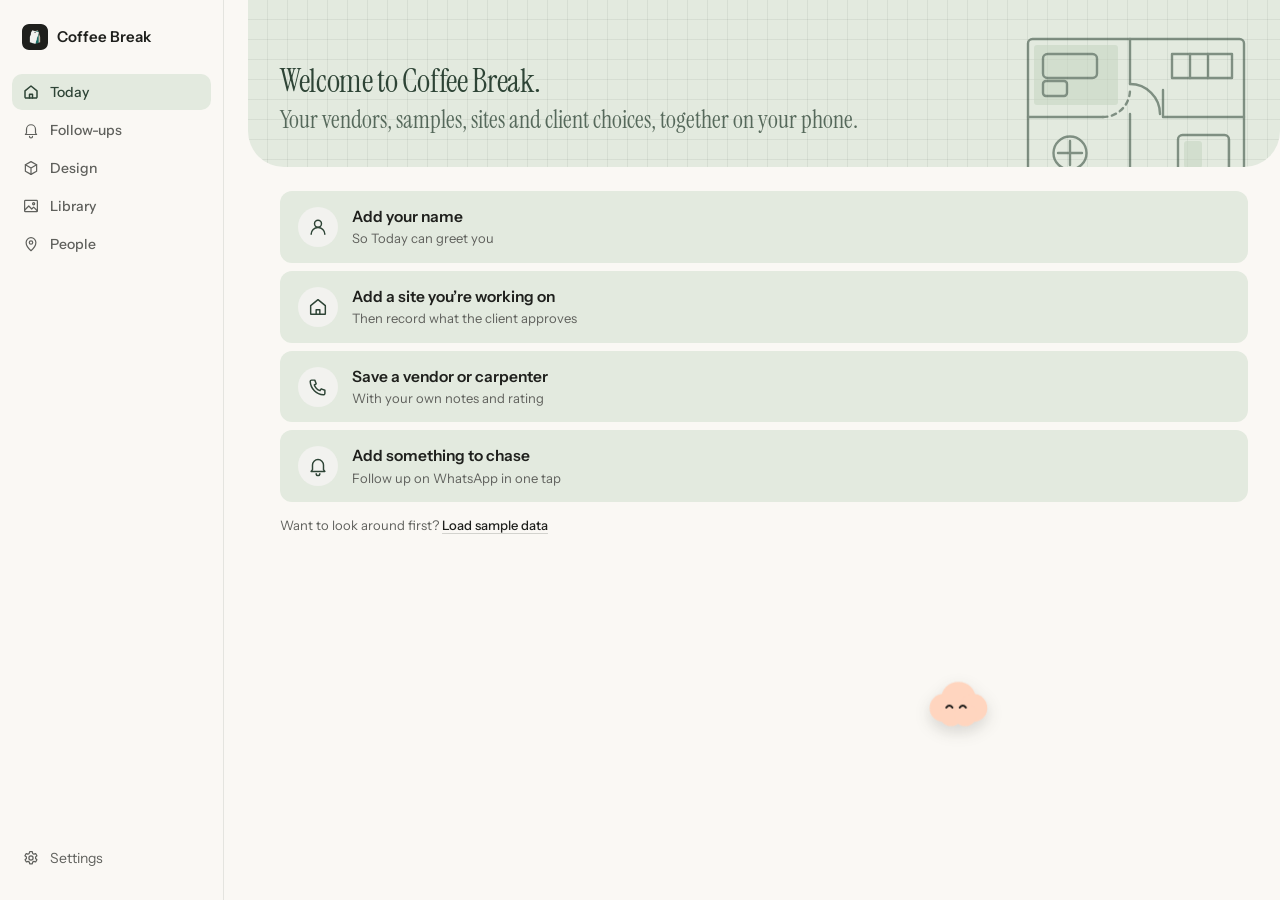
==== commit 3062de45: "Add calendar, Pebble privacy switch and saved chat, and an admin team-activity map - Calendar (#cale" ====
--- a/index.html
+++ b/index.html
@@ -42,6 +42,7 @@
 
   <script src="app.js"></script>
   <script src="features.js"></script>
+  <script src="calendar.js"></script>
   <script src="design.js"></script>
   <script src="ai.js"></script>
   <script src="theme.js"></script>
--- a/styles.css
+++ b/styles.css
@@ -889,3 +889,27 @@
 .tour-card.cl-top h3 { min-height: 28px; }
 .tour-card.cl-bottom .tour-btns { padding-left: 70px; }
 .tour-card.cl-bottom { padding-bottom: 18px; }
+
+/* ================= calendar ================= */
+.cal-nav { display: flex; align-items: center; gap: 10px; margin: 2px 0 12px; }
+.cal-nav b { font-size: 16px; font-weight: 600; }
+.cal-grid-head { display: grid; grid-template-columns: repeat(7, 1fr); gap: 4px; margin-bottom: 4px; }
+.cal-grid-head span { text-align: center; font-size: 12px; color: var(--muted); }
+.cal-grid { display: grid; grid-template-columns: repeat(7, 1fr); gap: 4px; }
+.cal-cell { position: relative; aspect-ratio: 1; border: 0; background: var(--surface); border-radius: 12px; cursor: pointer;
+  display: flex; flex-direction: column; align-items: center; justify-content: center; gap: 2px; color: var(--text);
+  transition: transform 140ms var(--ease-out), background-color 140ms ease; }
+.cal-cell.empty { background: none; pointer-events: none; }
+.cal-cell:active { transform: scale(0.94); }
+.cal-cell .cal-n { font-size: 14px; font-variant-numeric: tabular-nums; }
+.cal-cell.free { color: var(--muted); }
+.cal-cell.busy { background: var(--hue-soft); color: var(--hue-ink); font-weight: 600; }
+.cal-cell.over { background: var(--pill-negative-bg); color: var(--pill-negative-ink); }
+.cal-cell.today { outline: 2px solid var(--hue); outline-offset: -2px; }
+.cal-cell.sel { background: var(--hue-ink); color: var(--hue-soft); }
+.cal-cell .cal-dot { font-size: 10px; font-weight: 700; line-height: 1; padding: 1px 5px; border-radius: 99px; background: var(--hue); color: #fff; }
+.cal-cell.over .cal-dot { background: var(--negative); }
+.cal-cell.sel .cal-dot { background: var(--hue-soft); color: var(--hue-ink); }
+.cal-legend { display: flex; align-items: center; gap: 6px; flex-wrap: wrap; margin: 14px 0 4px; font-size: 13px; color: var(--muted); }
+.cal-legend .k { width: 14px; height: 14px; border-radius: 4px; display: inline-block; }
+.cal-legend .k.busy { background: var(--hue-soft); } .cal-legend .k.over { background: var(--pill-negative-bg); } .cal-legend .k.free { background: var(--surface); outline: 1px solid var(--border); outline-offset: -1px; }
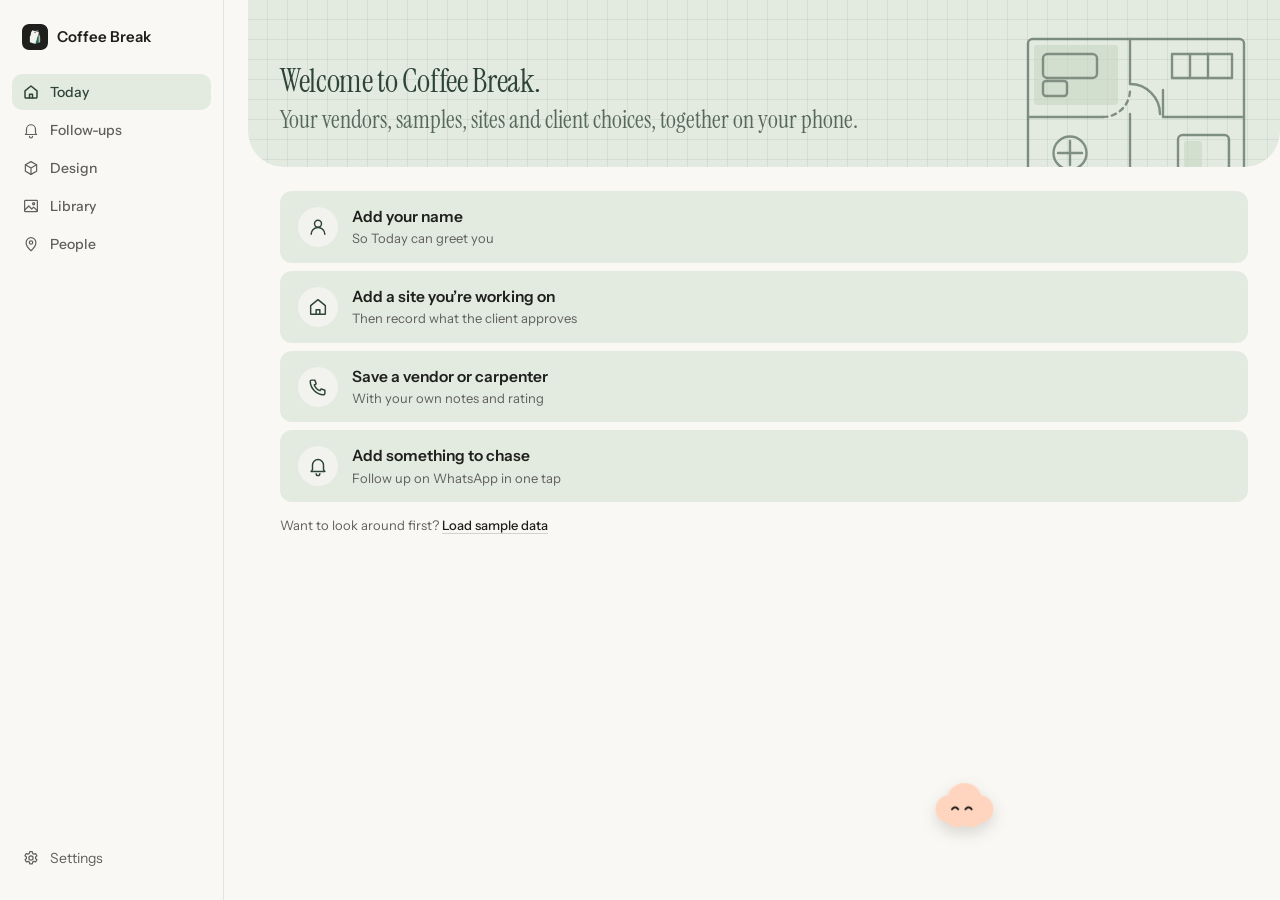
==== commit d1aa427b: "Free Cloudflare renders, Near you on Today, calendar link - Worker: /cf-image runs Cloudflare Worker" ====
--- a/index.html
+++ b/index.html
@@ -43,6 +43,7 @@
   <script src="app.js"></script>
   <script src="features.js"></script>
   <script src="calendar.js"></script>
+  <script src="nearby.js"></script>
   <script src="design.js"></script>
   <script src="ai.js"></script>
   <script src="theme.js"></script>
--- a/styles.css
+++ b/styles.css
@@ -913,3 +913,16 @@
 .cal-legend { display: flex; align-items: center; gap: 6px; flex-wrap: wrap; margin: 14px 0 4px; font-size: 13px; color: var(--muted); }
 .cal-legend .k { width: 14px; height: 14px; border-radius: 4px; display: inline-block; }
 .cal-legend .k.busy { background: var(--hue-soft); } .cal-legend .k.over { background: var(--pill-negative-bg); } .cal-legend .k.free { background: var(--surface); outline: 1px solid var(--border); outline-offset: -1px; }
+
+/* ================= near you ================= */
+.cal-link { margin-top: 12px; width: 100%; }
+.near { display: grid; gap: 6px; }
+.near-row { display: grid; grid-template-columns: auto 1fr auto; gap: 12px; align-items: center; min-height: 58px; padding: 8px 12px;
+  border-radius: var(--radius-inner); background: var(--surface); color: var(--text); text-decoration: none; }
+.near-row:active { background: var(--active); }
+.near-k { font-size: 11.5px; font-weight: 600; padding: 3px 8px; border-radius: 6px; background: var(--pill-neutral-bg); color: var(--pill-neutral-ink); white-space: nowrap; }
+.near-k.mine { background: var(--hue-soft); color: var(--hue-ink); }
+.near-main { display: grid; min-width: 0; }
+.near-main b { font-size: 15px; font-weight: 600; overflow: hidden; text-overflow: ellipsis; white-space: nowrap; }
+.near-main small { font-size: 12.5px; color: var(--muted); }
+.near-go { color: var(--muted); display: grid; place-items: center; width: 40px; height: 40px; }
